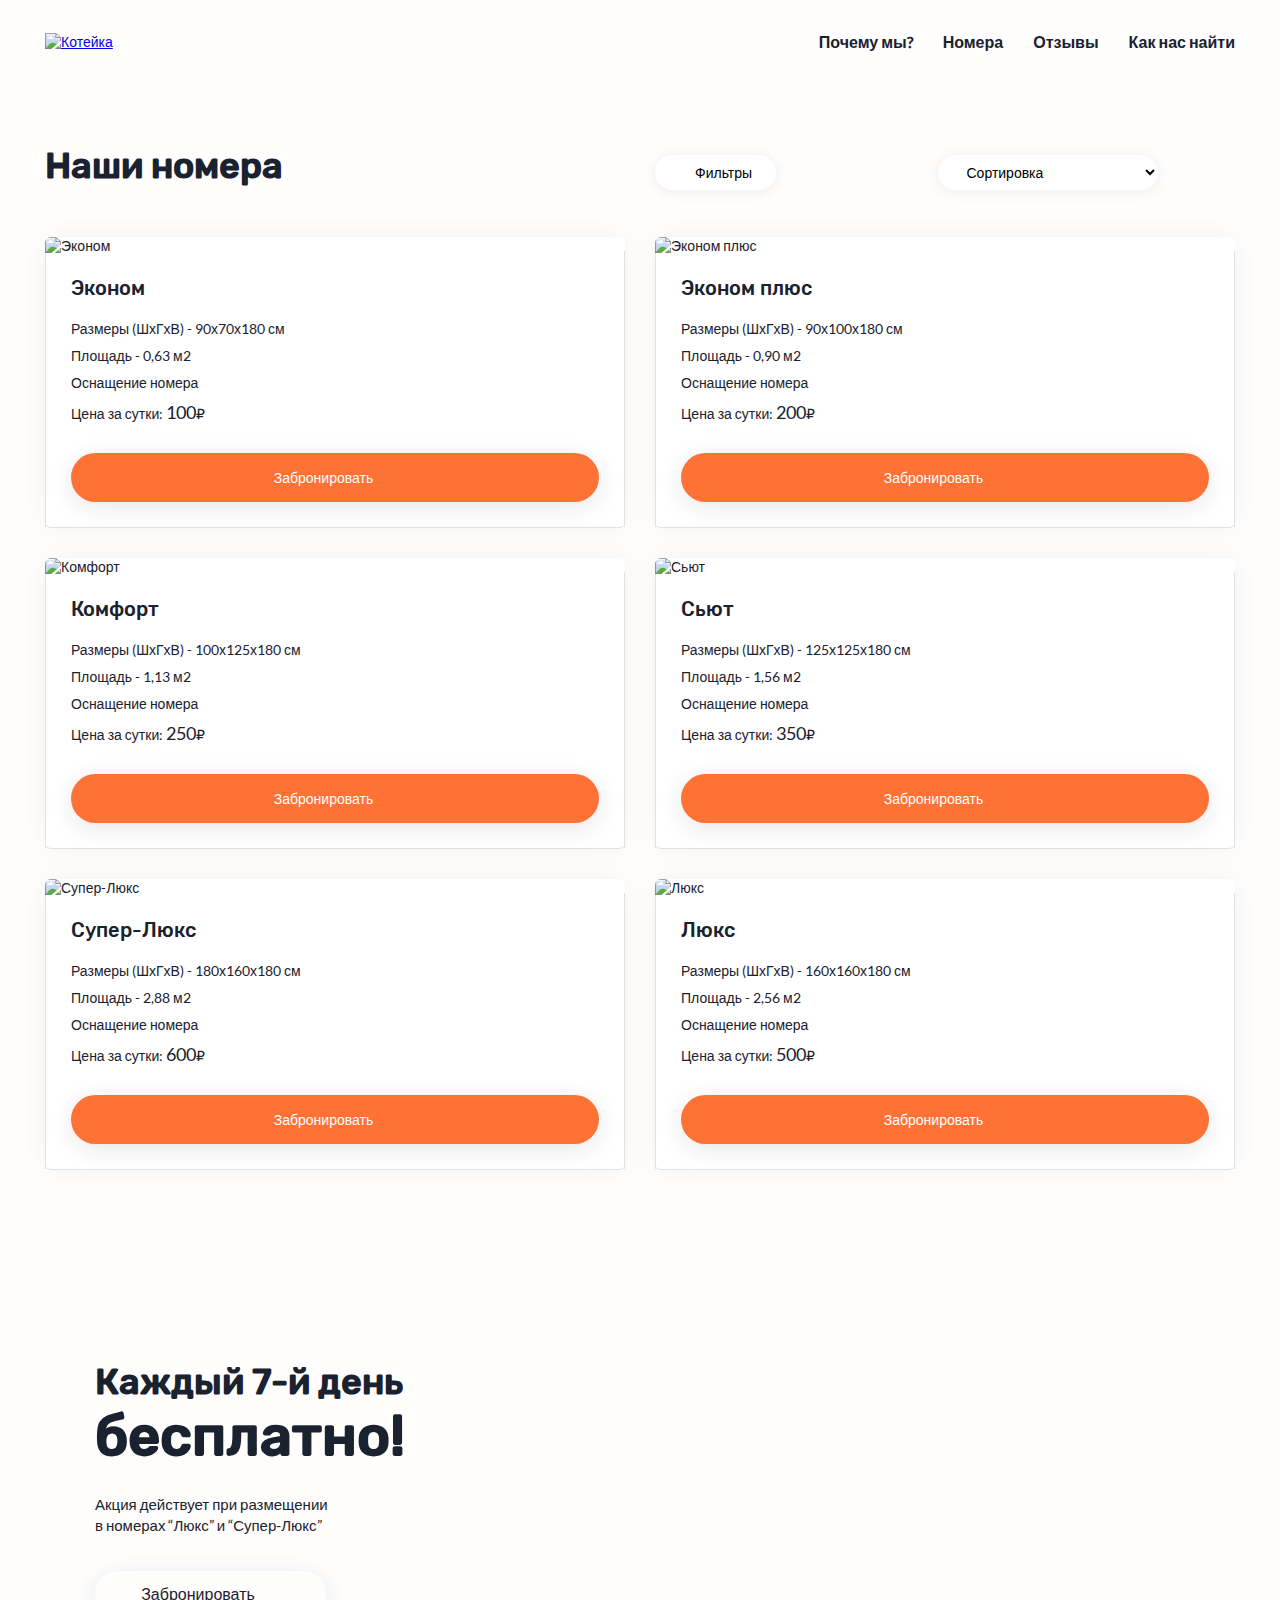
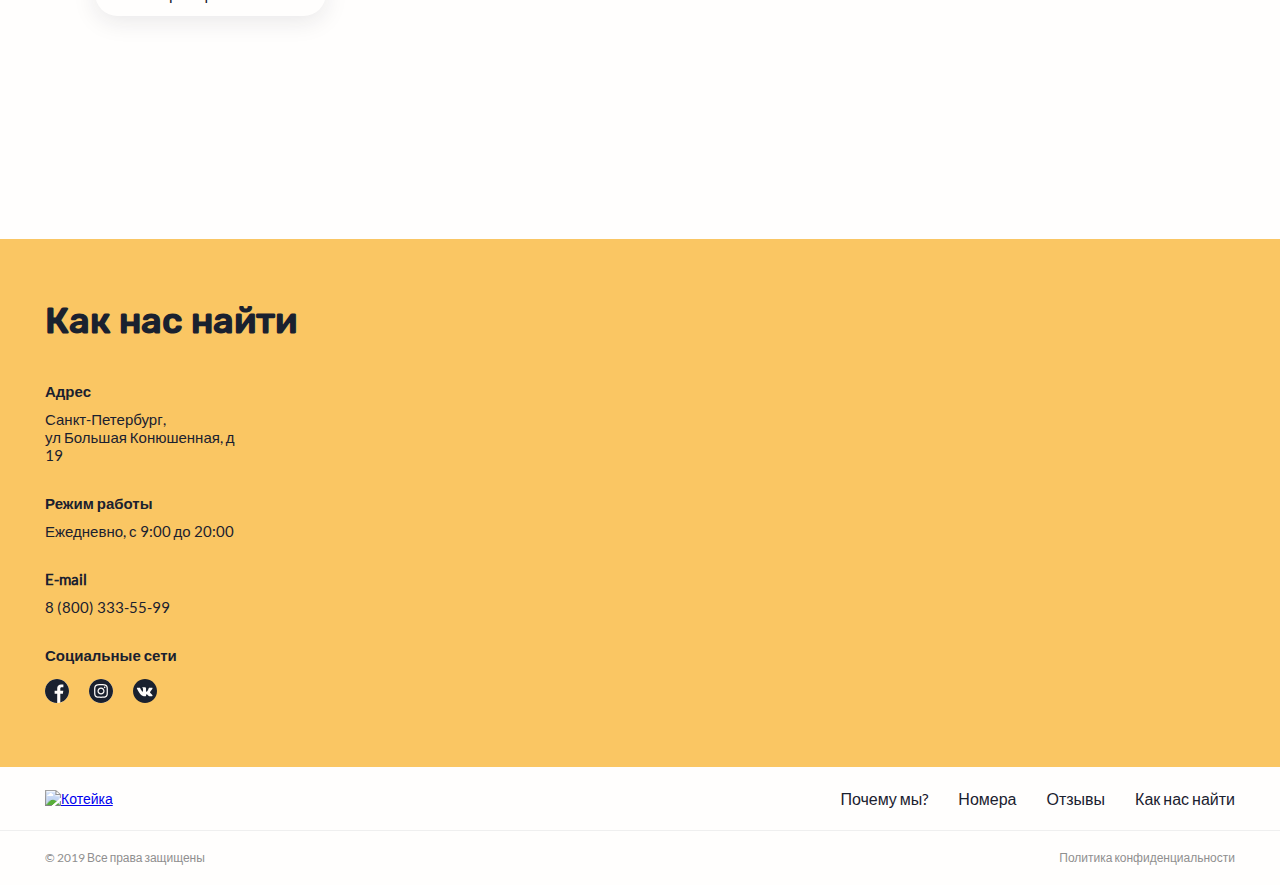
==== catalog.html @ a9574c47 "Add files via upload" ====
<!DOCTYPE html>
<html lang="ru">
  <head>
    <meta charset="utf-8">
    <title>Каталог</title>
    <meta name="viewport" content="width=device-width,initial-scale=1">
    <meta name="format-detection" content="telephone=no">
    <link href="css/style.css" rel="stylesheet">
    <link rel="preload" href="fonts/Rubik-Medium.ttf" as="font" crossorigin="anonymous">
    <link rel="preload" href="fonts/Lato-Regular.ttf" as="font" crossorigin="anonymous">
  </head>
  <body>
    <div style="display: none">
      <svg xmlns="http://www.w3.org/2000/svg" xmlns:xlink="http://www.w3.org/1999/xlink">
        <symbol id="icon-ball" viewBox="0 0 18 18">
          <path d="M16.3435 14.6859H11.8023C14.1546 13.3235 15.7407 10.7788 15.7407 7.87025C15.7407 3.53062 12.2099 0 7.87033 0C3.53059 0 0 3.53062 0 7.87025C0 12.21 3.53059 15.7406 7.87033 15.7406H16.3435C16.6753 15.7406 16.9453 16.0106 16.9453 16.3435C16.9453 16.676 16.6763 16.9453 16.3435 16.9453H9C8.70872 16.9453 8.47266 17.1814 8.47266 17.4727C8.47266 17.7639 8.70872 18 9 18H16.3435C17.2492 18 18 17.269 18 16.3424C18 15.429 17.2569 14.6859 16.3435 14.6859ZM7.87033 14.6859C7.57535 14.6859 7.28462 14.667 6.99939 14.6305L12.762 11.3035L13.4892 11.7233C12.2594 13.5112 10.1996 14.6859 7.87033 14.6859ZM4.04778 13.5103L10.3162 9.89134L11.7073 10.6946L5.51857 14.2676C4.99535 14.0747 4.50206 13.8191 4.04778 13.5103ZM3.50601 2.63962C3.9294 2.28572 4.39618 1.98209 4.89716 1.73819V8.97796L3.50601 9.7812V2.63962ZM5.95184 1.33004C6.39844 1.19875 6.86371 1.11169 7.34299 1.07488V7.56579L5.95184 8.36904V1.33004ZM14.686 7.87025C14.686 8.0356 14.6797 8.19943 14.6681 8.3619L8.39767 4.7416V3.13525L14.5864 6.7083C14.6516 7.0861 14.686 7.47419 14.686 7.87025ZM8.39767 5.95944L14.4937 9.47894C14.381 9.94311 14.2208 10.389 14.0183 10.8109L8.39767 7.56579V5.95944ZM14.1593 5.24395L8.39767 1.9174V1.07488C10.9976 1.27484 13.1936 2.9401 14.1593 5.24395ZM2.45132 3.74183V10.3901L1.72238 10.8109C1.2946 9.92018 1.05469 8.92275 1.05469 7.87025C1.05469 6.31952 1.57571 4.8884 2.45132 3.74183ZM2.25151 11.7233L7.87033 8.47917L9.26147 9.28242L3.16859 12.8001C2.82719 12.4742 2.51971 12.1133 2.25151 11.7233Z" fill="#777777"></path>
        </symbol>
        <symbol id="icon-empty" viewBox="0 0 18 18">
          <path d="M18 9C18 11.404 17.0638 13.6641 15.364 15.364C13.6641 17.0638 11.404 18 9 18C7.31711 18 5.70505 17.5406 4.30601 16.6823L5.33784 15.6504C6.42452 16.2512 7.67292 16.5938 9 16.5938C13.1872 16.5938 16.5938 13.1872 16.5938 9C16.5938 7.67292 16.2512 6.42452 15.6504 5.33788L16.6823 4.30604C17.5406 5.70505 18 7.31711 18 9ZM1.02452 17.9698L0.0301641 16.9755L2.1581 14.8475C0.76173 13.2189 0 11.1681 0 9C0 6.59602 0.936176 4.33593 2.63602 2.63602C4.33593 0.936176 6.59602 0 9 0C11.1681 0 13.2189 0.76173 14.8475 2.1581L16.9755 0.0301641L17.9698 1.02452L1.02452 17.9698ZM3.15889 13.8467L13.8467 3.15889C12.5308 2.06504 10.841 1.40625 9 1.40625C4.81279 1.40625 1.40625 4.81279 1.40625 9C1.40625 10.841 2.06501 12.5308 3.15889 13.8467Z" fill="#777777"></path>
        </symbol>
        <symbol id="icon-fb" viewBox="0 0 24 24">
          <circle cx="12" cy="12" r="12" fill="#FFFDFB"></circle>
          <path d="M24 12C24 5.3736 18.6264 0 12 0C5.3736 0 0 5.3736 0 12C0 18.6264 5.3736 24 12 24C12.0705 24 12.1406 23.9985 12.2109 23.9973V14.6558H9.63281V11.6512H12.2109V9.44019C12.2109 6.87598 13.7763 5.48035 16.0637 5.48035C17.159 5.48035 18.1005 5.56201 18.375 5.59845V8.27838H16.7977C15.5533 8.27838 15.3124 8.86981 15.3124 9.73755V11.6512H18.2878L17.9 14.6558H15.3124V23.5364C20.3282 22.0984 24 17.4774 24 12Z" fill="#1A212F"></path>
        </symbol>
        <symbol id="icon-filter" viewBox="0 0 12 15">
          <path d="M4.5 8.68421L0 1.57895V0H12V1.57895L7.5 8.68421V13.4211L4.5 15V8.68421Z" fill="#1A212F"></path>
        </symbol>
        <symbol id="icon-home" viewBox="0 0 18 18">
          <path d="M17.8455 8.06232L10.3373 0.553986C9.98039 0.196793 9.50551 0 9 0C8.49449 0 8.01961 0.196793 7.66296 0.553848L0.154495 8.06232C0.0554809 8.16119 0 8.29536 0 8.4353C0 8.5751 0.0556183 8.70927 0.154633 8.80829C0.154633 8.80829 0.408417 9.0618 0.719467 9.37285C1.3163 9.96982 2.13835 10.1106 2.82431 9.90884V17.4727C2.82431 17.7639 3.06038 18 3.35165 18H14.6485C14.9396 18 15.1758 17.7639 15.1758 17.4727V9.90884C15.8616 10.1106 16.6838 9.96982 17.2804 9.37285C17.5916 9.0618 17.8454 8.80829 17.8454 8.80829C17.9442 8.70927 18 8.57524 18 8.4353C18 8.29536 17.9445 8.16119 17.8455 8.06232ZM14.1211 9.21849V14.686H11.7867V11.2593C11.7867 9.72029 10.5419 8.47266 9 8.47266C7.46068 8.47266 6.21332 9.71741 6.21332 11.2593V14.686H3.87886V9.21849L9 4.09735L14.1211 9.21849ZM3.87886 15.7407H6.21332V16.9453H3.87886V15.7407ZM7.26801 16.9453V11.2593C7.26801 10.3046 8.03966 9.52734 9 9.52734C9.95677 9.52734 10.732 10.3011 10.732 11.2593V16.9453H7.26801ZM11.7867 16.9453V15.7407H14.1211V16.9453H11.7867ZM16.5346 8.62715C16.1169 9.04504 15.4399 9.04559 15.0216 8.62715C15.0183 8.62386 15.0147 8.62042 15.0113 8.61713L9.37285 2.97867C9.16699 2.77267 8.83301 2.77267 8.62715 2.97867L2.98869 8.61713C2.98512 8.62042 2.98169 8.62372 2.97839 8.62715C2.56064 9.04504 1.88361 9.04573 1.4653 8.62715C1.39801 8.55972 1.33333 8.49504 1.27332 8.43503L8.40894 1.29941C8.73468 0.973251 9.2645 0.972427 9.59134 1.29955L16.7267 8.43503C16.6667 8.49504 16.602 8.55972 16.5346 8.62715Z" fill="#777777"></path>
        </symbol>
        <symbol id="icon-insta" viewBox="0 0 24 24">
          <circle cx="12" cy="12" r="12" fill="#FFFDFB"></circle>
          <path d="M14.2969 12C14.2969 13.2686 13.2686 14.2969 12 14.2969C10.7314 14.2969 9.70312 13.2686 9.70312 12C9.70312 10.7314 10.7314 9.70312 12 9.70312C13.2686 9.70312 14.2969 10.7314 14.2969 12Z" fill="#1A212F"></path>
          <path d="M17.3716 7.93622C17.2612 7.63702 17.085 7.36621 16.8561 7.14392C16.6339 6.91504 16.3632 6.73889 16.0638 6.62848C15.821 6.53418 15.4563 6.42194 14.7845 6.39136C14.0577 6.35822 13.8398 6.35107 12 6.35107C10.16 6.35107 9.94208 6.35803 9.21552 6.39117C8.5437 6.42194 8.17877 6.53418 7.93616 6.62848C7.63678 6.73889 7.36597 6.91504 7.14386 7.14392C6.91498 7.36621 6.73883 7.63684 6.62823 7.93622C6.53394 8.17902 6.42169 8.54395 6.39111 9.21576C6.35797 9.94232 6.35083 10.1602 6.35083 12.0002C6.35083 13.8401 6.35797 14.058 6.39111 14.7847C6.42169 15.4565 6.53394 15.8213 6.62823 16.0641C6.73883 16.3635 6.91479 16.6341 7.14368 16.8564C7.36597 17.0853 7.6366 17.2614 7.93597 17.3718C8.17877 17.4663 8.5437 17.5786 9.21552 17.6091C9.94208 17.6423 10.1598 17.6492 11.9998 17.6492C13.84 17.6492 14.0579 17.6423 14.7843 17.6091C15.4561 17.5786 15.821 17.4663 16.0638 17.3718C16.6648 17.14 17.1398 16.665 17.3716 16.0641C17.4659 15.8213 17.5781 15.4565 17.6089 14.7847C17.642 14.058 17.649 13.8401 17.649 12.0002C17.649 10.1602 17.642 9.94232 17.6089 9.21576C17.5783 8.54395 17.4661 8.17902 17.3716 7.93622ZM12 15.5384C10.0457 15.5384 8.46149 13.9543 8.46149 12.0001C8.46149 10.0458 10.0457 8.46173 12 8.46173C13.9541 8.46173 15.5383 10.0458 15.5383 12.0001C15.5383 13.9543 13.9541 15.5384 12 15.5384ZM15.6782 9.14874C15.2216 9.14874 14.8513 8.7785 14.8513 8.32184C14.8513 7.86517 15.2216 7.49493 15.6782 7.49493C16.1349 7.49493 16.5051 7.86517 16.5051 8.32184C16.5049 8.7785 16.1349 9.14874 15.6782 9.14874Z" fill="#1A212F"></path>
          <path d="M12 0C5.3736 0 0 5.3736 0 12C0 18.6264 5.3736 24 12 24C18.6264 24 24 18.6264 24 12C24 5.3736 18.6264 0 12 0ZM18.8491 14.8409C18.8157 15.5744 18.6991 16.0752 18.5288 16.5135C18.1708 17.4391 17.4391 18.1708 16.5135 18.5288C16.0754 18.6991 15.5744 18.8156 14.8411 18.8491C14.1063 18.8826 13.8715 18.8906 12.0002 18.8906C10.1287 18.8906 9.8941 18.8826 9.15912 18.8491C8.42578 18.8156 7.9248 18.6991 7.48663 18.5288C7.02667 18.3558 6.61029 18.0846 6.26605 17.7339C5.91559 17.3899 5.64441 16.9733 5.47137 16.5135C5.30109 16.0754 5.18445 15.5744 5.15112 14.8411C5.11725 14.1061 5.10938 13.8713 5.10938 12C5.10938 10.1287 5.11725 9.89392 5.15094 9.15912C5.18427 8.4256 5.30072 7.9248 5.47101 7.48645C5.64404 7.02667 5.91541 6.61011 6.26605 6.26605C6.61011 5.91541 7.02667 5.64423 7.48645 5.47119C7.9248 5.3009 8.4256 5.18445 9.15912 5.15094C9.89392 5.11743 10.1287 5.10938 12 5.10938C13.8713 5.10938 14.1061 5.11743 14.8409 5.15112C15.5744 5.18445 16.0752 5.3009 16.5135 5.47101C16.9733 5.64404 17.3899 5.91541 17.7341 6.26605C18.0846 6.61029 18.356 7.02667 18.5288 7.48645C18.6993 7.9248 18.8157 8.4256 18.8492 9.15912C18.8828 9.89392 18.8906 10.1287 18.8906 12C18.8906 13.8713 18.8828 14.1061 18.8491 14.8409Z" fill="#1A212F"></path>
        </symbol>
        <symbol id="icon-play" viewBox="0 0 16 18">
          <path d="M15.1174 15.3134H10.1675V2.6867H12.104V7.68131C11.5221 7.81455 11.0852 8.35506 11.0852 9.00004C11.0852 9.7447 11.6673 10.3505 12.3829 10.3505C13.0984 10.3505 13.6806 9.74474 13.6806 9.00004C13.6806 8.35506 13.2437 7.81455 12.6619 7.68131V2.6867H14.3628C14.8495 2.6867 15.2454 2.27463 15.2454 1.76815V0.918546C15.2454 0.412066 14.8495 0 14.3628 0H1.63721C1.15054 0 0.754593 0.412066 0.754593 0.918546V1.76811C0.754593 2.27463 1.15054 2.68666 1.63721 2.68666H5.8325V15.3133H0.882621C0.39595 15.3133 0 15.7254 0 16.2319V17.0815C0 17.588 0.39595 18 0.882621 18H15.1174C15.6041 18 16 17.5879 16 17.0815V16.2319C16 15.7254 15.6041 15.3134 15.1174 15.3134ZM13.1226 9.00004C13.1226 9.42453 12.7908 9.7699 12.3829 9.7699C11.975 9.7699 11.6431 9.42453 11.6431 9.00004C11.6431 8.57555 11.975 8.23018 12.3829 8.23018C12.7908 8.23018 13.1226 8.57555 13.1226 9.00004ZM1.63721 1.76815V0.918546C1.63721 0.732235 1.91026 0.667969 2.08929 0.667969H14.1753C14.3543 0.667969 14.5 0.732235 14.5 0.918546V1.76811C14.5 1.95442 14.3543 2.00391 14.1753 2.00391H2.08929C1.91026 2.00395 1.63721 1.95446 1.63721 1.76815ZM6.55357 13.2525H6.86606C6.86606 13.2525 7.14503 13.1226 7.14503 12.9622C7.14503 12.8018 7.02013 12.6719 6.86606 12.6719H6.55357V10.6111H9.49714C9.65124 10.6111 10.5938 10.4461 9.85332 10.2858C10.5938 10.1254 9.65124 10.0305 9.49714 10.0305H6.55357V7.96958H9.13397C9.28804 7.96958 8.855 7.83963 8.855 7.67926C8.855 7.51888 9.28804 7.38894 9.13397 7.38894L6.55357 7.38894V2.6867L9.49714 2.68666V4.74745L6.31014 4.74745C6.15608 4.74745 6.31014 4.71703 6.31014 4.8774C6.31014 5.3281 6.14701 5.32814 6.14701 5.32814L9.49714 5.3281V7.3889L9.13397 7.38894C8.97987 7.38894 8.855 7.51888 8.855 7.67926C8.855 7.83963 8.97987 7.96958 9.13397 7.96958L9.49714 7.96955V10.3207V12.6719L6.86606 12.6719C6.712 12.6719 7.14503 12.8018 7.14503 12.9622C7.14503 13.1226 6.712 13.2525 6.86606 13.2525L9.49714 13.2525V15.3133L6.55357 15.3133V13.2525ZM15.3176 17.0815C15.3176 17.2678 15.0362 17.3145 14.8571 17.3145H1.03897C0.859945 17.3145 0.714286 17.2678 0.714286 17.0815V16.232C0.714286 16.0457 0.859945 15.9961 1.03897 15.9961H14.9928C15.1719 15.9961 15.3175 16.0457 15.3175 16.232L15.3176 17.0815Z" fill="#777777"></path>
        </symbol>
        <symbol id="icon-sort" viewBox="0 0 14 8">
          <path d="M1 1L7 7L13 1" stroke="#1A212F" stroke-width="2" stroke-linecap="round" stroke-linejoin="round"></path>
        </symbol>
        <symbol id="icon-up" viewBox="0 0 7 12">
          <path d="M3.5 1L1 3.35294M3.5 1L6 3.35294M3.5 1V11" stroke="#1A212F" stroke-linecap="round" stroke-linejoin="round"></path>
        </symbol>
        <symbol id="icon-vk" viewBox="0 0 24 24">
          <path d="M12 24C18.6274 24 24 18.6274 24 12C24 5.37258 18.6274 0 12 0C5.37258 0 0 5.37258 0 12C0 18.6274 5.37258 24 12 24Z" fill="#1A212F"></path>
          <path fill-rule="evenodd" clip-rule="evenodd" d="M11.5468 17.263H12.4886C12.4886 17.263 12.7731 17.2317 12.9184 17.0752C13.0521 16.9314 13.0478 16.6615 13.0478 16.6615C13.0478 16.6615 13.0294 15.3977 13.6159 15.2116C14.1941 15.0282 14.9366 16.433 15.7236 16.9731C16.3187 17.3819 16.7709 17.2923 16.7709 17.2923L18.8752 17.263C18.8752 17.263 19.976 17.1952 19.454 16.3297C19.4112 16.2589 19.15 15.6894 17.8895 14.5193C16.5701 13.2947 16.7467 13.4928 18.3361 11.3744C19.3041 10.0843 19.691 9.2967 19.5702 8.95936C19.4549 8.63807 18.743 8.72299 18.743 8.72299L16.3737 8.73775C16.3737 8.73775 16.1981 8.71379 16.0678 8.79166C15.9405 8.86802 15.8586 9.046 15.8586 9.046C15.8586 9.046 15.4836 10.0443 14.9835 10.8933C13.9285 12.6848 13.5066 12.7794 13.3342 12.6682C12.9331 12.4089 13.0332 11.6266 13.0332 11.0709C13.0332 9.33478 13.2966 8.6109 12.5205 8.42352C12.263 8.36127 12.0734 8.3202 11.4148 8.31357C10.5694 8.3048 9.85388 8.31613 9.44873 8.51464C9.17921 8.64663 8.97128 8.94075 9.09792 8.95765C9.2545 8.97862 9.60917 9.05327 9.7972 9.30932C10.04 9.6396 10.0314 10.3814 10.0314 10.3814C10.0314 10.3814 10.1709 12.4252 9.70564 12.6791C9.38627 12.8532 8.94818 12.4977 8.00761 10.8724C7.52567 10.0398 7.16181 9.11958 7.16181 9.11958C7.16181 9.11958 7.09164 8.9476 6.96651 8.85562C6.81463 8.74417 6.60243 8.70866 6.60243 8.70866L4.35101 8.72342C4.35101 8.72342 4.01303 8.73283 3.88896 8.87979C3.77858 9.01049 3.88019 9.28087 3.88019 9.28087C3.88019 9.28087 5.64282 13.4047 7.63862 15.4828C9.46863 17.3881 11.5468 17.263 11.5468 17.263Z" fill="#FFFDFB"></path>
        </symbol>
        <symbol id="icon-wc" viewBox="0 0 18 14">
          <path d="M17.9948 3.9228C17.8909 1.72308 16.2648 0 14.2928 0H3.70685C1.73507 0 0.10916 1.72308 0.00527345 3.92276C0.00175782 3.9956 0 12.1069 0 12.1069C0 13.1507 0.759377 14 1.69278 14H16.3068C17.2404 14 18 13.1508 18 12.1069C18 12.1069 17.9983 3.99603 17.9948 3.9228ZM3.70685 0.875005H14.2928C15.7079 0.875005 16.8972 1.99937 17.1623 3.50831H16.3574C16.1053 2.47577 15.2704 1.74985 14.293 1.74985H9.1662C8.95013 1.74985 9.55749 1.94576 9.55749 2.18734C9.55749 2.42891 8.95013 2.62482 9.1662 2.62482H14.293C14.837 2.62482 15.3116 2.97909 15.528 3.50827H15.1385C14.1625 3.50827 13.3621 4.36484 13.3074 5.44094C11.9396 4.95822 10.4697 4.7168 8.99991 4.7168C7.53013 4.7168 6.06035 4.95818 4.6927 5.4409C4.63793 4.36484 3.83742 3.50827 2.86127 3.50827H2.47174C2.68809 2.97913 3.1627 2.62482 3.70678 2.62482H9.1662C9.38227 2.62482 9.55749 2.42891 9.55749 2.18734C9.55749 1.94576 9.38227 1.74985 9.1662 1.74985H3.70678C2.72936 1.74985 1.89443 2.47577 1.64236 3.50831H0.83774C1.10282 1.99937 2.29195 0.875005 3.70685 0.875005ZM13.3044 6.36044V7.84611C13.3044 8.49432 12.8325 9.02166 12.2525 9.02166H5.74711C5.16735 9.02166 4.69569 8.49428 4.69569 7.84611V6.36044C7.41155 5.3336 10.5882 5.3336 13.3044 6.36044ZM17.2174 12.1069C17.2174 12.6682 16.8089 13.125 16.3068 13.125H1.69278C1.19089 13.125 0.782615 12.6683 0.782615 12.1069V11.8107V11.3732V10.9357V4.38332H2.86123C3.44124 4.38332 3.91307 4.9107 3.91307 5.55882V7.84608C3.91307 8.97681 4.73584 9.89662 5.74711 9.89662H12.8572C13.3074 9.89662 14.0869 9.34375 14.0869 7.84611V5.55886C14.0869 4.9107 14.5586 4.38336 15.1383 4.38336H17.2174L17.2174 12.1069Z" fill="#777777"></path>
        </symbol>
      </svg>
    </div>


    <div class="wrapper">
      <header class="header">
        <div class="header__menu">
          <a class="header__logo" href="index.html">
            <picture>
              <source media="(min-width: 700px)" srcset="img/cat-logo-tablet.png">
              <img class="header__logo-image" src="img/cat-logo-mobile.png" width="46" height="38" alt="Котейка">
            </picture>
          </a>
          <nav class="site-nav site-nav--opened site-nav--nojs">
            <button class="site-nav__toggle" type="button"><span class="visually-hidden">Открыть меню</span></button>
            <ul class="site-nav__list">
              <li class="site-nav__item"><a href="index.html#pros" class="site-nav__link">Почему мы?</a>
              </li>
              <li class="site-nav__item"><a href="catalog.html" class="site-nav__link">Номера</a>
              </li>
              <li class="site-nav__item"><a href="index.html#reviews" class="site-nav__link">Отзывы</a>
              </li>
              <li class="site-nav__item"><a href="catalog.html#footer" class="site-nav__link">Как нас найти</a>
              </li>
            </ul>
            <p class="site-nav__phone">8 (800) 333-55-99</p>
            <div class="site-nav__social">
              <ul class="social social__list">
                <li class="social__item">
                  <a class="social__link social__link--facebook" href="https://www.facebook.com/htmlacademy">
                    <span class="visually-hidden">Мы в Фейсбуке</span>
                    <svg class="social__icon social__icon--fb" width="24" height="24">
                      <use xlink:href="#icon-fb"></use>
                    </svg>
                  </a>
                </li>
                <li class="social__item">
                  <a class="social__link social__link--instagram" href="https://www.instagram.com/htmlacademy">
                    <span class="visually-hidden">Мы в Инстаграме</span>
                    <svg class="social__icon social__icon--insta" width="24" height="24">
                      <use xlink:href="#icon-insta"></use>
                    </svg>
                  </a>
                </li>
                <li class="social__item">
                  <a class="social__link social__link--vkontakte" href="https://vk.com/htmlacademy"><span class="visually-hidden">Мы в Вконтакте</span>
                    <svg class="social__icon social__icon--vk" width="24" height="24">
                      <use xlink:href="#icon-vk"></use>
                    </svg>
                  </a>
                </li>
              </ul>
            </div>
          </nav>
        </div>
      </header>

      <main class="main">
        <section class="catalog">
          <h2 class="catalog__title">Наши номера</h2>
          <button class="catalog__btn catalog__btn--filter button--open-popup" type="button">Фильтры</button>
          <select class="catalog__btn catalog__btn--sort" id="sort"><span class="visually-hidden">Сортировка</span>
            <option disabled="" selected="">Сортировка</option>
            <option value="size-asc">По возрастанию площади</option>
            <option value="size-desc">По уменьшению площади</option>
            <option value="price-desc">По уменьшению цены</option>
            <option value="price-asc">По возрастанию цены</option>
          </select>

          <div class="catalog__list">
            <article class="catalog__item room-card" data-price="100" data-size="0.63">
              <div class="room-card__image-wrapper">
                <picture>
                  <source type="image/jpg" media="(min-width: 1200px)" srcset="img/room-1-mobile@1x.jpg 1x, img/room-1-mobile@2x.jpg 2x">
                  <source type="image/jpg" media="(min-width: 768px)" srcset="img/room-1-tablet@1x.jpg 1x, img/room-1-tablet@2x.jpg 2x">
                  <img class="room-card__image" src="img/room-1-mobile@1x.jpg" srcset="img/room-1-mobile@2x.jpg 2x" alt="Эконом">
                </picture>
              </div>
              <div class="room-card__content">
                <h3 class="room-card__title">Эконом</h3>
                <div class="room-card__description">
                  <span>Размеры (ШхГхВ) - 90х70х180 см</span>
                  <span class="room-card__feature-size" data-size="0.63">Площадь - 0,63 м2</span>
                  <div class="room-card__equipment">
                    <span>Оснащение номера</span>
                    <ul class="room-card__features">
                      <li class="room-card__feature room-card__feature--empty" data-feature="empty"></li>
                    </ul>
                  </div>
                  <span>Цена за сутки: <span class="room-card__price">100</span>₽</span>
                </div>
                <a href="room.html" class="room-card__button button button--paw-orange">Забронировать</a>
              </div>
            </article>
            <article class="catalog__item room-card" data-price="200" data-size="0.9">
              <div class="room-card__image-wrapper">
                <picture>
                  <source type="image/jpg" media="(min-width: 1200px)" srcset="img/room-2-mobile@1x.jpg 1x, img/room-2-mobile@2x.jpg 2x">
                  <source type="image/jpg" media="(min-width: 768px)" srcset="img/room-2-tablet@1x.jpg 1x, img/room-2-tablet@2x.jpg 2x">
                  <img class="room-card__image" src="img/room-2-mobile@1x.jpg" srcset="img/room-2-mobile@2x.jpg 2x" alt="Эконом плюс">
                </picture>
              </div>
              <div class="room-card__content">
                  <h3 class="room-card__title">Эконом плюс</h3>
                  <div class="room-card__description">
                    <span>Размеры (ШхГхВ) - 90х100х180 см</span>
                    <span class="room-card__feature-size" data-size="0.9">Площадь - 0,90 м2</span>
                    <div class="room-card__equipment">
                      <span>Оснащение номера</span>
                      <ul class="room-card__features">
                        <li class="room-card__feature room-card__feature--wc" data-feature="wc"></li>
                        <li class="room-card__feature room-card__feature--play" data-feature="play"></li>
                      </ul>
                    </div>
                    <span>Цена за сутки: <span class="room-card__price">200</span>₽</span>
                  </div>
                <a href="room.html" class="room-card__button button button--paw-orange">Забронировать</a>
              </div>
            </article>
            <article class="catalog__item room-card" data-price="250" data-size="1.13">
              <div class="room-card__image-wrapper">
                <picture>
                  <source type="image/jpg" media="(min-width: 1200px)" srcset="img/room-3-mobile@1x.jpg 1x, img/room-3-mobile@2x.jpg 2x">
                  <source type="image/jpg" media="(min-width: 768px)" srcset="img/room-3-tablet@1x.jpg 1x, img/room-3-tablet@2x.jpg 2x">
                  <img class="room-card__image" src="img/room-3-mobile@1x.jpg" srcset="img/room-3-mobile@2x.jpg 2x" alt="Комфорт">
                </picture>
              </div>
              <div class="room-card__content">
                <h3 class="room-card__title">Комфорт</h3>
                <div class="room-card__description">
                  <span>Размеры (ШхГхВ) - 100х125х180 см</span>
                  <span class="room-card__feature-size" data-size="1.13">Площадь - 1,13 м2</span>
                  <div class="room-card__equipment">
                    <span>Оснащение номера</span>
                    <ul class="room-card__features">
                      <li class="room-card__feature room-card__feature--wc" data-feature="wc"></li>
                      <li class="room-card__feature room-card__feature--play" data-feature="play"></li>
                      <li class="room-card__feature room-card__feature--ball" data-feature="ball"></li>
                    </ul>
                  </div>
                  <span>Цена за сутки: <span class="room-card__price" data-price="">250</span>₽</span>
                </div>
                <a href="room.html" class="room-card__button button button--paw-orange">Забронировать</a>
              </div>
            </article>
            <article class="catalog__item room-card" data-price="350" data-size="1.56">
              <div class="room-card__image-wrapper">
                <picture>
                  <source type="image/jpg" media="(min-width: 1200px)" srcset="img/room-4-mobile@1x.jpg 1x, img/room-4-mobile@2x.jpg 2x">
                  <source type="image/jpg" media="(min-width: 768px)" srcset="img/room-4-tablet@1x.jpg 1x, img/room-4-tablet@2x.jpg 2x">
                  <img class="room-card__image" src="img/room-4-mobile@1x.jpg" srcset="img/room-4-mobile@2x.jpg 2x" alt="Сьют">
                </picture>
              </div>
              <div class="room-card__content">
                <h3 class="room-card__title">Сьют</h3>
                <div class="room-card__description">
                  <span>Размеры (ШхГхВ) - 125х125х180 см</span>
                  <span class="room-card__feature-size" data-size="1.56">Площадь - 1,56 м2</span>
                  <div class="room-card__equipment">
                    <span>Оснащение номера</span>
                    <ul class="room-card__features">
                      <li class="room-card__feature room-card__feature--wc" data-feature="wc"></li>
                      <li class="room-card__feature room-card__feature--play" data-feature="play"></li>
                      <li class="room-card__feature room-card__feature--ball" data-feature="ball"></li>
                    </ul>
                  </div>
                  <span>Цена за сутки: <span class="room-card__price">350</span>₽</span>
                </div>
                <a href="room.html" class="room-card__button button button--paw-orange">Забронировать</a>
              </div>
            </article>
            <article class="catalog__item room-card" data-price="600" data-size="2.88">
              <div class="room-card__image-wrapper">
                <picture>
                  <source type="image/jpg" media="(min-width: 1200px)" srcset="img/room-6-mobile@1x.jpg 1x, img/room-6-mobile@2x.jpg 2x">
                  <source type="image/jpg" media="(min-width: 768px)" srcset="img/room-6-tablet@1x.jpg 1x, img/room-6-tablet@2x.jpg 2x">
                  <img class="room-card__image" src="img/room-6-mobile@1x.jpg" srcset="img/room-6-mobile@2x.jpg 2x" alt="Супер-Люкс">
                </picture>
              </div>
              <div class="room-card__content">
                <h3 class="room-card__title">Супер-Люкс</h3>
                <div class="room-card__description">
                  <span>Размеры (ШхГхВ) - 180х160х180 см</span>
                  <span class="room-card__feature-size" data-size="2.88">Площадь - 2,88 м2</span>
                  <div class="room-card__equipment">
                    <span>Оснащение номера</span>
                    <ul class="room-card__features">
                      <li class="room-card__feature room-card__feature--wc" data-feature="wc"></li>
                      <li class="room-card__feature room-card__feature--play" data-feature="play"></li>
                      <li class="room-card__feature room-card__feature--ball" data-feature="ball"></li>
                      <li class="room-card__feature room-card__feature--house" data-feature="house"></li>
                    </ul>
                  </div>
                  <span>Цена за сутки: <span class="room-card__price">600</span>₽</span>
                </div>
                <a href="room.html" class="room-card__button button button--paw-orange">Забронировать</a>
              </div>
            </article>
            <article class="catalog__item room-card" data-price="500" data-size="2.56">
              <div class="room-card__image-wrapper">
                <picture>
                  <source type="image/jpg" media="(min-width: 1200px)" srcset="img/room-5-mobile@1x.jpg 1x, img/room-5-mobile@2x.jpg 2x">
                  <source type="image/jpg" media="(min-width: 768px)" srcset="img/room-5-tablet@1x.jpg 1x, img/room-5-tablet@2x.jpg 2x">
                  <img class="room-card__image" src="img/room-5-mobile@1x.jpg" srcset="img/room-5-mobile@2x.jpg 2x" alt="Люкс">
                </picture>
              </div>
              <div class="room-card__content">
                <h3 class="room-card__title">Люкс</h3>
                <div class="room-card__description">
                  <span>Размеры (ШхГхВ) - 160х160х180 см</span>
                  <span class="room-card__feature-size" data-size="2.56">Площадь - 2,56 м2</span>
                  <div class="room-card__equipment">
                    <span>Оснащение номера</span>
                    <ul class="room-card__features">
                      <li class="room-card__feature room-card__feature--wc" data-feature="wc"></li>
                      <li class="room-card__feature room-card__feature--play" data-feature="play"></li>
                      <li class="room-card__feature room-card__feature--ball" data-feature="ball"></li>
                      <li class="room-card__feature room-card__feature--house" data-feature="house"></li>
                    </ul>
                  </div>
                  <span>Цена за сутки: <span class="room-card__price">500</span>₽</span>
                </div>
                <a href="room.html" class="room-card__button button button--paw-orange">Забронировать</a>
              </div>
            </article>
            <article class="catalog__empty-item visually-hidden">
              <p class="catalog__empty">По Вашему запросу ничего не найдено.</p>
            </article>

          </div>
        </section>

        <section class="popup popup--filters filters">
          <div class="filters__block">
            <button class="popup__toggle popup__toggle--catalog" type="button"><span class="visually-hidden">Закрыть
                фильтр</span></button>
            <form class="filters__form">
              <h2 class="visually-hidden">Фильтр товаров</h2>
              <fieldset class="filters__fieldset">
                <label class="filters__label" for="price">Цена за сутки,₽</label>
                <div class="filters__input-wrapper">
                  <input class="filters__input" id="min-price" type="number" name="min-price" placeholder="от 100" min="100" value="100">
                  <input class="filters__input" id="max-price" type="number" name="max-price" placeholder="до 600" max="600" value="600">
                </div>
              </fieldset>
              <fieldset class="filters__fieldset" id="size-features">
                <h2 class="filters__legend"><span>Площадь</span></h2>
                <div class="filters__checkbox checkbox">
                  <input class="visually-hidden checkbox__input" type="checkbox" value="0.63" id="size-0.63">
                  <label class="checkbox__label" for="size-0.63">0,63 м2</label>
                </div>
                <div class="filters__checkbox checkbox">
                  <input class="visually-hidden checkbox__input" type="checkbox" value="0.9" id="size-0.9">
                  <label class="checkbox__label" for="size-0.9">0,90 м2</label>
                </div>
                <div class="filters__checkbox checkbox">
                  <input class="visually-hidden checkbox__input" type="checkbox" value="1.13" id="size-1.13">
                  <label class="checkbox__label" for="size-1.13">1,13 м2</label>
                </div>
                <div class="filters__checkbox checkbox">
                  <input class="visually-hidden checkbox__input" type="checkbox" value="1.56" id="size-1.56">
                  <label class="checkbox__label" for="size-1.56">1,56 м2</label>
                </div>
                <div class="filters__checkbox checkbox">
                  <input class="visually-hidden checkbox__input" type="checkbox" value="2.56" id="size-2.56">
                  <label class="checkbox__label" for="size-2.56">2,56 м2</label>
                </div>
                <div class="filters__checkbox checkbox">
                  <input class="visually-hidden checkbox__input" type="checkbox" value="2.88" id="size-2.88">
                  <label class="checkbox__label" for="size-2.88">2,88 м2</label>
                </div>
              </fieldset>

              <fieldset class="filters__fieldset" id="equipment-features">

                <h2 class="filters__legend"><span>Оснащение номера</span></h2>
                <div class="filters__checkbox checkbox">
                  <input class="visually-hidden checkbox__input" type="checkbox" value="empty" id="feature-empty">
                  <label class="checkbox__label" for="feature-empty">Пустой номер</label>
                </div>
                <div class="filters__checkbox checkbox">
                  <input class="visually-hidden checkbox__input" type="checkbox" value="wc" id="feature-wc">
                  <label class="checkbox__label" for="feature-wc">Лежак</label>
                </div>
                <div class="filters__checkbox checkbox">
                  <input class="visually-hidden checkbox__input" type="checkbox" value="play" id="feature-play">
                  <label class="checkbox__label" for="feature-play">Когтеточка</label>
                </div>
                <div class="filters__checkbox checkbox">
                  <input class="visually-hidden checkbox__input" type="checkbox" value="ball" id="feature-ball">
                  <label class="checkbox__label" for="feature-ball">Игровой-комплекс</label>
                </div>
                <div class="filters__checkbox checkbox">
                  <input class="visually-hidden checkbox__input" type="checkbox" value="house" id="feature-house">
                  <label class="checkbox__label" for="feature-house">Домик</label>
                </div>
              </fieldset>
              <div class="filters__btn-wrapper">
                <button class="filters__btn filters__btn--submit" type="submit">Подобрать</button>
                <button class="filters__btn filters__btn--reset" type="reset">Сбросить фильтр</button>
              </div>
            </form>
          </div>
        </section>

        <section class="offer">
           <div class="offer__inner">
            <h2 class="offer__title">Каждый 7-й день <span>бесплатно!</span></h2>
            <p class="offer__conditions">Акция действует при размещении в номерах “Люкс” и “Супер-Люкс”</p>
            <a href="room.html" class="offer__btn button button--white button--paw-white">Забронировать
          </a></div>
        </section>
      </main>

      <footer class="footer" id="footer">
        <section class="footer__contacts contacts">
          <div class="contacts__wrapper">
            <h2 class="contacts__title">Как нас найти</h2>
            <p class="contacts__item">Адрес<span>Санкт-Петербург,<br> ул Большая Конюшенная, д 19</span></p>
            <p class="contacts__item">Режим работы<span>Ежедневно, с 9:00 до 20:00</span></p>
            <p class="contacts__item">E-mail<span>8 (800) 333-55-99</span></p>
            <p class="contacts__item">Социальные сети</p>
            <div class="contacts__social contacts__social--footer">
              <ul class="social social__list">
                <li class="social__item">
                  <a class="social__link social__link--facebook" href="https://www.facebook.com/htmlacademy">
                    <span class="visually-hidden">Мы в Фейсбуке</span>
                    <svg class="social__icon social__icon--fb" width="24" height="24">
                      <use xlink:href="#icon-fb"></use>
                    </svg>
                  </a>
                </li>
                <li class="social__item">
                  <a class="social__link social__link--instagram" href="https://www.instagram.com/htmlacademy">
                    <span class="visually-hidden">Мы в Инстаграме</span>
                    <svg class="social__icon social__icon--insta" width="24" height="24">
                      <use xlink:href="#icon-insta"></use>
                    </svg>
                  </a>
                </li>
                <li class="social__item">
                  <a class="social__link social__link--vkontakte" href="https://vk.com/htmlacademy"><span class="visually-hidden">Мы в Вконтакте</span>
                    <svg class="social__icon social__icon--vk" width="24" height="24">
                      <use xlink:href="#icon-vk"></use>
                    </svg>
                  </a>
                </li>
              </ul>
            </div>
          </div>
          <div class="contacts__map" id="map">
            <span class="visually-hidden">Карта</span>
            <script src="https://api-maps.yandex.ru/2.1/?lang=ru_RU&amp;apikey=e8de7724-4389-4305-9e95-dcaf82fd0420" type="text/javascript"></script>
          </div>
        </section>
        <div class="footer__container">
          <a class="footer__logo" href="index.html">
            <picture>
              <source media="(min-width: 700px)" srcset="img/cat-logo-tablet.png">
              <img class="footer__logo-image" src="img/cat-logo-mobile.png" width="46" height="38" alt="Котейка">
            </picture>
          </a>
          <div class="footer__inner">
            <nav class="footer__site-nav site-nav">
              <ul class="site-nav__list site-nav__list--footer">
                <li class="site-nav__item site-nav__item--footer "><a href="index.html#pros" class="site-nav__link site-nav__link--footer">Почему мы?</a>
                </li>
                <li class="site-nav__item site-nav__item--footer "><a href="catalog.html" class="site-nav__link site-nav__link--footer">Номера</a>
                </li>
                <li class="site-nav__item site-nav__item--footer "><a href="index.html#reviews" class="site-nav__link site-nav__link--footer">Отзывы</a>
                </li>
                <li class="site-nav__item site-nav__item--footer "><a href="index.html#footer" class="site-nav__link site-nav__link--footer">Как нас найти</a>
                </li>
              </ul>
            </nav>
          </div>
        </div>
        <div class="footer__copyright copyright">
          <p class="copyright__text">© 2019 Все права защищены</p>
          <a class="copyright__link" href="#">Политика конфиденциальности</a>
        </div>
      </footer>
    </div>
    <script src="js/jquery-3.5.1.min.js"></script>
    <script src="js/sort.js"></script>
    <script src="js/filter.js"></script>
    <script src="js/menu.js"></script>
    <script src="js/map.js"></script>
    <script src="js/popup.js"></script>
  </body>
</html>
---- css/style.css ----
.visually-hidden:not(:focus):not(:active),
input[type="checkbox"].visually-hidden,
input[type="radio"].visually-hidden {
  position: absolute;
  width: 1px;
  height: 1px;
  margin: -1px;
  border: 0;
  padding: 0;
  white-space: nowrap;
  -webkit-clip-path: inset(100%);
          clip-path: inset(100%);
  clip: rect(0 0 0 0);
  overflow: hidden; }

body {
  font-family: "Lato", "Arial", sans-serif;
  font-size: 14px;
  line-height: 18px;
  font-weight: 400;
  color: #1A212F;
  background-color: #FFFEFD; }

input::-webkit-outer-spin-button,
input::-webkit-inner-spin-button {
  -webkit-appearance: none;
          appearance: none;
  margin: 0; }

input[type="number"] {
  -webkit-appearance: textfield;
     -moz-appearance: textfield;
          appearance: textfield; }

input[type="number"]:hover,
input[type="number"]:focus {
  -webkit-appearance: number-input;
     -moz-appearance: number-input;
          appearance: number-input; }

/* stylelint-disable */
html {
  line-height: 1.15;
  /* 1 */
  -webkit-text-size-adjust: 100%;
  /* 2 */ }

/* Sections
   ========================================================================== */
/**
 * Remove the margin in all browsers.
 */
body {
  margin: 0; }

/**
 * Render the `main` element consistently in IE.
 */
main {
  display: block; }

/**
 * Correct the font size and margin on `h1` elements within `section` and
 * `article` contexts in Chrome, Firefox, and Safari.
 */
h1 {
  font-size: 2em;
  margin: 0.67em 0; }

/* Grouping content
   ========================================================================== */
/**
 * 1. Add the correct box sizing in Firefox.
 * 2. Show the overflow in Edge and IE.
 */
hr {
  -webkit-box-sizing: content-box;
          box-sizing: content-box;
  /* 1 */
  height: 0;
  /* 1 */
  overflow: visible;
  /* 2 */ }

/**
 * 1. Correct the inheritance and scaling of font size in all browsers.
 * 2. Correct the odd `em` font sizing in all browsers.
 */
pre {
  font-family: monospace, monospace;
  /* 1 */
  font-size: 1em;
  /* 2 */ }

/* Text-level semantics
   ========================================================================== */
/**
 * Remove the gray background on active links in IE 10.
 */
a {
  background-color: transparent; }

/**
 * 1. Remove the bottom border in Chrome 57-
 * 2. Add the correct text decoration in Chrome, Edge, IE, Opera, and Safari.
 */
abbr[title] {
  border-bottom: none;
  /* 1 */
  text-decoration: underline;
  /* 2 */
  -webkit-text-decoration: underline dotted;
          text-decoration: underline dotted;
  /* 2 */ }

/**
 * Add the correct font weight in Chrome, Edge, and Safari.
 */
b,
strong {
  font-weight: bolder; }

/**
 * 1. Correct the inheritance and scaling of font size in all browsers.
 * 2. Correct the odd `em` font sizing in all browsers.
 */
code,
kbd,
samp {
  font-family: monospace, monospace;
  /* 1 */
  font-size: 1em;
  /* 2 */ }

/**
 * Add the correct font size in all browsers.
 */
small {
  font-size: 80%; }

/**
 * Prevent `sub` and `sup` elements from affecting the line height in
 * all browsers.
 */
sub,
sup {
  font-size: 75%;
  line-height: 0;
  position: relative;
  vertical-align: baseline; }

sub {
  bottom: -0.25em; }

sup {
  top: -0.5em; }

/* Embedded content
   ========================================================================== */
/**
 * Remove the border on images inside links in IE 10.
 */
img {
  border-style: none; }

/* Forms
   ========================================================================== */
/**
 * 1. Change the font styles in all browsers.
 * 2. Remove the margin in Firefox and Safari.
 */
button,
input,
optgroup,
select,
textarea {
  font-family: inherit;
  /* 1 */
  font-size: 100%;
  /* 1 */
  line-height: 1.15;
  /* 1 */
  margin: 0;
  /* 2 */ }

/**
 * Show the overflow in IE.
 * 1. Show the overflow in Edge.
 */
button,
input {
  /* 1 */
  overflow: visible; }

/**
 * Remove the inheritance of text transform in Edge, Firefox, and IE.
 * 1. Remove the inheritance of text transform in Firefox.
 */
button,
select {
  /* 1 */
  text-transform: none; }

/**
 * Correct the inability to style clickable types in iOS and Safari.
 */
button,
[type="button"],
[type="reset"],
[type="submit"] {
  -webkit-appearance: button; }

/**
 * Remove the inner border and padding in Firefox.
 */
button::-moz-focus-inner,
[type="button"]::-moz-focus-inner,
[type="reset"]::-moz-focus-inner,
[type="submit"]::-moz-focus-inner {
  border-style: none;
  padding: 0; }

/**
 * Restore the focus styles unset by the previous rule.
 */
button:-moz-focusring,
[type="button"]:-moz-focusring,
[type="reset"]:-moz-focusring,
[type="submit"]:-moz-focusring {
  outline: 1px dotted ButtonText; }

/**
 * Correct the padding in Firefox.
 */
fieldset {
  padding: 0.35em 0.75em 0.625em; }

/**
 * 1. Correct the text wrapping in Edge and IE.
 * 2. Correct the color inheritance from `fieldset` elements in IE.
 * 3. Remove the padding so developers are not caught out when they zero out
 *    `fieldset` elements in all browsers.
 */
legend {
  -webkit-box-sizing: border-box;
          box-sizing: border-box;
  /* 1 */
  color: inherit;
  /* 2 */
  display: table;
  /* 1 */
  max-width: 100%;
  /* 1 */
  padding: 0;
  /* 3 */
  white-space: normal;
  /* 1 */ }

/**
 * Add the correct vertical alignment in Chrome, Firefox, and Opera.
 */
progress {
  vertical-align: baseline; }

/**
 * Remove the default vertical scrollbar in IE 10+.
 */
textarea {
  overflow: auto; }

/**
 * 1. Add the correct box sizing in IE 10.
 * 2. Remove the padding in IE 10.
 */
[type="checkbox"],
[type="radio"] {
  -webkit-box-sizing: border-box;
          box-sizing: border-box;
  /* 1 */
  padding: 0;
  /* 2 */ }

/**
 * Correct the cursor style of increment and decrement buttons in Chrome.
 */
[type="number"]::-webkit-inner-spin-button,
[type="number"]::-webkit-outer-spin-button {
  height: auto; }

/**
 * 1. Correct the odd appearance in Chrome and Safari.
 * 2. Correct the outline style in Safari.
 */
[type="search"] {
  -webkit-appearance: textfield;
  /* 1 */
  outline-offset: -2px;
  /* 2 */ }

/**
 * Remove the inner padding in Chrome and Safari on macOS.
 */
[type="search"]::-webkit-search-decoration {
  -webkit-appearance: none; }

/**
 * 1. Correct the inability to style clickable types in iOS and Safari.
 * 2. Change font properties to `inherit` in Safari.
 */
::-webkit-file-upload-button {
  -webkit-appearance: button;
  /* 1 */
  font: inherit;
  /* 2 */ }

/* Interactive
   ========================================================================== */
/*
 * Add the correct display in Edge, IE 10+, and Firefox.
 */
details {
  display: block; }

/*
 * Add the correct display in all browsers.
 */
summary {
  display: list-item; }

/* Misc
   ========================================================================== */
/**
 * Add the correct display in IE 10+.
 */
template {
  display: none; }

/**
 * Add the correct display in IE 10.
 */
[hidden] {
  display: none; }

@font-face {
  font-family: "Rubik";
  src: url("../../fonts/Rubik-Medium.ttf") format("truetype");
  font-weight: 500;
  font-style: normal;
  font-display: swap; }

@font-face {
  font-family: "Lato";
  src: url("../../fonts/Lato-Regular.ttf") format("truetype");
  font-weight: 400;
  font-style: normal;
  font-display: swap; }

.site-nav {
  position: relative; }

.site-nav__list {
  margin: 0;
  padding: 0;
  list-style: none;
  padding-top: 25px; }
  @media (min-width: 768px) {
    .site-nav__list {
      display: -webkit-box;
      display: -ms-flexbox;
      display: flex;
      padding-top: 0; } }

.site-nav__item {
  padding: 24px 0; }
  @media (min-width: 768px) {
    .site-nav__item {
      padding: 20px 30px  20px 0; }
      .site-nav__item:last-child {
        padding-right: 0; } }

.site-nav__link {
  font-family: "Rubik", "Arial", sans-serif;
  text-decoration: none;
  font-weight: 500;
  font-size: 20px;
  line-height: 24px;
  color: #1A212F;
  position: relative; }
  .site-nav__link:hover {
    color: orange; }
  @media (min-width: 768px) {
    .site-nav__link {
      font-family: "Lato", "Arial", sans-serif;
      font-weight: 600;
      font-size: 16px;
      line-height: 19px; } }

.site-nav__toggle {
  position: absolute;
  top: -35px;
  right: 0;
  margin-right: 20px;
  display: block;
  width: 22px;
  height: 22px;
  background-color: #FFFEFD;
  cursor: pointer;
  border: none;
  outline: none; }
  @media (min-width: 768px) {
    .site-nav__toggle {
      display: none; } }

.site-nav--closed .site-nav__toggle::before {
  content: "";
  position: absolute;
  top: 5px;
  left: 0;
  width: 22px;
  height: 2px;
  background-color: #1A212F;
  -webkit-box-shadow: 0 8px 0 0 #1A212F, 0 16px 0 0 #1A212F;
          box-shadow: 0 8px 0 0 #1A212F, 0 16px 0 0 #1A212F; }

.site-nav--closed .site-nav__toggle:active::before {
  background-color: #1A212F;
  -webkit-box-shadow: 0 8px 0 #1A212F, 0 16px 0 0 #1A212F;
          box-shadow: 0 8px 0 #1A212F, 0 16px 0 0 #1A212F; }

.site-nav--opened .site-nav__toggle::before, .site-nav--opened .site-nav__toggle::after {
  content: "";
  position: absolute;
  top: 15px;
  right: 0;
  width: 21px;
  height: 2px;
  background-color: #1A212F; }

.site-nav--opened .site-nav__toggle::before {
  -webkit-transform: rotate(45deg);
          transform: rotate(45deg);
  -webkit-box-shadow: none;
          box-shadow: none; }

.site-nav--opened .site-nav__toggle::after {
  -webkit-transform: rotate(-45deg);
          transform: rotate(-45deg); }

.site-nav--opened .site-nav__toggle:active::before, .site-nav--opened .site-nav__toggle:active::after {
  background-color: #1A212F; }

@media (max-width: 767px) {
  .site-nav--closed .site-nav__list {
    display: none; }
  .site-nav--closed .site-nav__social {
    display: none; }
  .site-nav--closed .site-nav__phone {
    display: none; } }

.site-nav--nojs .site-nav__toggle {
  display: none; }

.site-nav__phone {
  font-family: "Rubik";
  font-style: normal;
  font-weight: normal;
  font-size: 16px;
  line-height: 19px;
  margin: 25px 0; }

@media (min-width: 768px) {
  .site-nav__phone,
  .site-nav__social {
    display: none; } }

.site-nav__link--footer {
  font-weight: 500;
  font-size: 16px;
  line-height: 19px;
  font-family: "Lato", "Arial", sans-serif; }

.site-nav__list--footer {
  display: -webkit-box;
  display: -ms-flexbox;
  display: flex;
  -webkit-box-orient: horizontal;
  -webkit-box-direction: normal;
      -ms-flex-direction: row;
          flex-direction: row;
  -ms-flex-wrap: wrap;
      flex-wrap: wrap;
  padding-top: 15px; }
  @media (min-width: 768px) {
    .site-nav__list--footer {
      -ms-flex-wrap: nowrap;
          flex-wrap: nowrap;
      padding-top: 0; } }

.site-nav__item--footer {
  padding: 10px 0;
  width: 50%; }
  @media (min-width: 768px) {
    .site-nav__item--footer {
      width: auto;
      padding-right: 30px;
      font-size: 16px;
      line-height: 19px; } }

.wrapper {
  display: -webkit-box;
  display: -ms-flexbox;
  display: flex;
  -webkit-box-orient: vertical;
  -webkit-box-direction: normal;
      -ms-flex-direction: column;
          flex-direction: column;
  min-height: 100vh;
  min-width: 320px;
  max-width: 1366px;
  margin: 0 auto; }

.header {
  background-color: #FFFEFD; }
  @media (min-width: 768px) {
    .header {
      background-color: #FFFEFD; } }

.header__menu {
  padding: 12px 15px; }
  @media (min-width: 768px) {
    .header__menu {
      display: -webkit-box;
      display: -ms-flexbox;
      display: flex;
      -webkit-box-pack: justify;
          -ms-flex-pack: justify;
              justify-content: space-between;
      -webkit-box-align: center;
          -ms-flex-align: center;
              align-items: center;
      padding: 12px 45px; } }
  @media (min-width: 1366px) {
    .header__menu {
      padding: 12px 98px; } }

@media (min-width: 768px) {
  .header__logo-image {
    width: 63px;
    height: 52px; } }

.social {
  display: -webkit-box;
  display: -ms-flexbox;
  display: flex; }

.social__list {
  margin: 0;
  padding: 0;
  list-style: none; }

.social__item {
  padding-right: 20px;
  padding-bottom: 20px; }

.promo-block {
  text-align: center;
  min-height: 457px;
  background-image: url("../img/cat-mobile.png");
  background-repeat: no-repeat;
  background-size: cover;
  background-position: bottom;
  padding-top: 50px; }
  @media (min-width: 768px) {
    .promo-block {
      background-image: url("../img/cat-tablet.png");
      min-height: 868px;
      padding-top: 140px; } }
  @media (min-width: 1366px) {
    .promo-block {
      background-image: url("../img/cat-desktop.png");
      min-height: 504px;
      text-align: left;
      padding-top: 153px;
      padding-left: 198px; } }

.promo-block__title {
  font-family: "Rubik", "Arial", sans-serif;
  font-style: normal;
  font-weight: bold;
  font-size: 44px;
  line-height: 52px;
  margin: 0;
  padding-bottom: 12px; }
  @media (min-width: 768px) {
    .promo-block__title {
      padding-bottom: 25px;
      font-size: 62px;
      line-height: 73px; } }

.promo-block__description {
  margin: 0;
  font-weight: 500;
  font-size: 16px;
  line-height: 19px;
  padding-bottom: 40px; }
  @media (min-width: 768px) {
    .promo-block__description {
      font-size: 20px;
      line-height: 24px; } }

.promo-block__city-title {
  margin: 0;
  font-size: 12px;
  line-height: 14px;
  padding-bottom: 12px; }
  @media (min-width: 768px) {
    .promo-block__city-title {
      padding-bottom: 15px;
      font-size: 14px;
      line-height: 17px; } }

.promo-block__button {
  position: relative;
  width: 206px;
  margin: 0 auto;
  -webkit-box-shadow: 0px 5px 25px rgba(26, 33, 47, 0.1);
          box-shadow: 0px 5px 25px rgba(26, 33, 47, 0.1);
  border-radius: 25px;
  padding: 13px 25px 13px 0;
  text-align: left; }
  @media (min-width: 1366px) {
    .promo-block__button {
      margin: 0; } }

.button {
  position: relative;
  display: block;
  background-color: #FF7236;
  color: #FFFEFD;
  font-size: 16px;
  line-height: 19px;
  text-decoration: none;
  text-align: center;
  -webkit-box-shadow: 0px 5px 25px rgba(26, 33, 47, 0.1);
          box-shadow: 0px 5px 25px rgba(26, 33, 47, 0.1);
  border-radius: 25px;
  outline: none; }

.button--white {
  background-color: #FFFEFD;
  color: #1A212F; }

.button::after {
  content: "";
  position: absolute;
  width: 36px;
  height: 36px; }

.button--paw-white:hover {
  background-color: #FF7236;
  color: #FFFEFD;
  -webkit-box-shadow: 0px 5px 25px rgba(26, 33, 47, 0.2);
          box-shadow: 0px 5px 25px rgba(26, 33, 47, 0.2); }
  .button--paw-white:hover.button--paw-white::after {
    background-image: url("../img/paw-white.png"); }

.button--paw-white::after {
  background-image: url("../img/paw.png");
  top: 4px;
  right: 3px; }

.button--paw-orange:hover {
  background-color: white;
  color: #1A212F;
  -webkit-box-shadow: 0px 5px 25px rgba(26, 33, 47, 0.2);
          box-shadow: 0px 5px 25px rgba(26, 33, 47, 0.2); }
  .button--paw-orange:hover.room-card__button::after {
    background-image: url("../img/paw.png"); }

.button--paw-orange::after {
  background-image: url("../img/paw-white.png");
  top: 7px;
  right: 7px; }

.advantages {
  padding: 0 15px;
  position: relative;
  overflow: hidden; }
  @media (min-width: 768px) {
    .advantages {
      padding: 0 45px; } }
  @media (min-width: 1366px) {
    .advantages {
      padding: 0 98px; } }

.advantages::before {
  content: "";
  position: absolute;
  background-image: url("../img/paw-2.png");
  width: 116px;
  height: 99px;
  -webkit-transform: matrix(-0.93, -0.36, -0.36, 0.93, 0, 0);
          transform: matrix(-0.93, -0.36, -0.36, 0.93, 0, 0);
  right: -25px;
  top: 27px; }
  @media (min-width: 768px) {
    .advantages::before {
      width: 300px;
      height: 257px;
      background-repeat: no-repeat;
      background-size: cover;
      z-index: -1;
      right: -80px; } }
  @media (min-width: 1366px) {
    .advantages::before {
      width: 367px;
      height: 314px; } }

.advantages__title {
  font-family: "Rubik", "Arial", sans-serif;
  font-style: normal;
  font-weight: bold;
  font-size: 28px;
  line-height: 33px;
  text-align: center;
  margin-top: 70px;
  margin-bottom: 35px; }
  @media (min-width: 768px) {
    .advantages__title {
      margin-top: 120px;
      margin-bottom: 60px;
      font-size: 36px;
      line-height: 43px; } }
  @media (min-width: 1366px) {
    .advantages__title {
      margin-bottom: 70px; } }

.advantages__list {
  margin: 0;
  padding: 0;
  list-style: none; }
  @media (min-width: 768px) {
    .advantages__list {
      display: grid;
      grid-template-columns: repeat(2, 1fr);
      grid-column-gap: 30px; } }
  @media (min-width: 1366px) {
    .advantages__list {
      grid-template-columns: repeat(3, 1fr); } }

.advantages__item {
  background-color: #fff;
  -webkit-box-shadow: 0px 0px 25px rgba(208, 208, 208, 0.25);
          box-shadow: 0px 0px 25px rgba(208, 208, 208, 0.25);
  border-radius: 8px;
  padding: 25px;
  margin-bottom: 30px; }
  @media (min-width: 768px) {
    .advantages__item {
      min-height: 285px; } }
  @media (min-width: 1366px) {
    .advantages__item {
      padding: 30px;
      min-height: 321px; } }

@media (min-width: 768px) {
  .advantages__img {
    width: 75px;
    height: 75px; } }

@media (min-width: 1366px) {
  .advantages__img {
    width: 91px;
    height: 91px; } }

.advantages__subtitile {
  margin: 0;
  padding-top: 30px;
  padding-bottom: 20px;
  font-family: "Rubik", "Arial", sans-serif;
  font-weight: 600;
  font-size: 18px;
  line-height: 140%; }
  @media (min-width: 1366px) {
    .advantages__subtitile {
      font-size: 22px; } }

.advantages__description {
  margin: 0;
  font-size: 15px;
  line-height: 140%; }
  @media (min-width: 1366px) {
    .advantages__description {
      font-size: 16px; } }

.advantages__item--temperature::before {
  content: "";
  width: 60px;
  height: 60px; }

.rooms {
  padding: 0 15px;
  position: relative; }
  .rooms > input {
    display: none; }
  @media (min-width: 768px) {
    .rooms {
      padding: 0 45px; } }
  @media (min-width: 1366px) {
    .rooms {
      padding: 0 168px; } }

.rooms--room-page {
  margin-bottom: 50px; }

.rooms::before {
  content: "";
  position: absolute;
  background-image: url("../img/fish.png");
  background-repeat: no-repeat;
  background-size: cover;
  width: 150px;
  height: 46px;
  left: 0;
  top: 25px;
  z-index: -1; }
  @media (min-width: 768px) {
    .rooms::before {
      background-image: url("../img/fish-tablet.png");
      width: 339px;
      height: 105.76px; } }
  @media (min-width: 1366px) {
    .rooms::before {
      width: 484px;
      height: 151px;
      top: 20px; } }

.rooms__slider {
  position: relative;
  min-height: 490px;
  overflow: hidden; }
  @media (min-width: 768px) {
    .rooms__slider {
      min-height: 346px; } }
  @media (min-width: 1366px) {
    .rooms__slider {
      min-height: 450px; } }

.rooms__inner {
  background-color: #fff;
  -webkit-box-shadow: 0px 0px 25px rgba(208, 208, 208, 0.25);
          box-shadow: 0px 0px 25px rgba(208, 208, 208, 0.25);
  border-radius: 8px;
  position: absolute;
  z-index: 0;
  opacity: 0;
  -webkit-transition: opacity ease-in-out .5s, -webkit-transform ease-in-out .5s;
  transition: opacity ease-in-out .5s, -webkit-transform ease-in-out .5s;
  transition: transform ease-in-out .5s, opacity ease-in-out .5s;
  transition: transform ease-in-out .5s, opacity ease-in-out .5s, -webkit-transform ease-in-out .5s;
  width: 100%; }
  .rooms__inner picture {
    justify-self: center; }
  @media (min-width: 768px) {
    .rooms__inner {
      background-color: #FFFEFD;
      -webkit-box-shadow: none;
              box-shadow: none;
      width: auto;
      margin-left: calc(50% - 282px); } }
  @media (min-width: 1366px) {
    .rooms__inner {
      margin-left: calc(50% - 515px); } }

.rooms__description-list {
  margin: 0;
  padding: 0;
  list-style: none; }
  @media (min-width: 768px) {
    .rooms__description-list {
      padding-left: 25px; } }

.rooms__description-item {
  font-size: 15px;
  line-height: 18px;
  padding-bottom: 17px; }

.rooms__description-item::before {
  background-color: #FAC663;
  content: "";
  width: 11px;
  height: 11px;
  padding-right: 17px;
  margin-right: 8px;
  border-radius: 50%; }

.rooms__title {
  text-align: center;
  font-family: "Rubik", "Arial", sans-serif;
  font-style: normal;
  font-weight: bold;
  font-size: 28px;
  line-height: 33px;
  margin-top: 40px;
  margin-bottom: 40px; }
  @media (min-width: 768px) {
    .rooms__title {
      margin-bottom: 60px; } }
  @media (min-width: 1366px) {
    .rooms__title {
      margin-bottom: 70px;
      margin-top: 110px; } }

.rooms__img {
  width: 290px;
  height: auto;
  margin-left: calc(50% - 145px); }
  @media (min-width: 768px) {
    .rooms__img {
      width: 442px;
      position: relative;
      -o-object-fit: cover;
         object-fit: cover;
      height: 326px; } }
  @media (min-width: 1366px) {
    .rooms__img {
      width: 600px;
      margin-left: 0;
      height: 404px; } }

.rooms__subtitle {
  margin: 25px;
  font-family: "Rubik", "Arial", sans-serif;
  font-style: normal;
  font-weight: 600;
  font-size: 20px;
  line-height: 24px; }
  @media (min-width: 768px) {
    .rooms__subtitle {
      margin-bottom: 15px;
      margin-top: 15px; } }

.rooms___button {
  position: relative;
  max-width: 191px;
  margin-left: 0;
  padding: 16px 49px 16px 0; }
  @media (min-width: 768px) {
    .rooms___button {
      max-width: 157px;
      margin-left: 25px;
      padding: 16px 49px 16px 6px; } }

.rooms__container {
  padding-bottom: 20px;
  margin-left: calc(50% - 145px); }
  @media (min-width: 768px) {
    .rooms__container {
      position: absolute;
      width: 290px;
      top: 9%;
      left: 100%;
      background-color: #fff;
      -webkit-box-shadow: 0px 0px 25px rgba(208, 208, 208, 0.25);
              box-shadow: 0px 0px 25px rgba(208, 208, 208, 0.25);
      border-radius: 8px;
      padding: 15px 40px 40px 15px;
      margin-left: 0; } }
  @media (min-width: 1366px) {
    .rooms__container {
      padding: 25px 100px 40px 75px;
      left: 530px;
      top: 13%;
      min-width: 308px; } }

.reviews {
  padding: 0 15px;
  position: relative;
  overflow: hidden;
  margin-bottom: 70px; }
  .reviews > input {
    display: none; }
  @media (min-width: 768px) {
    .reviews {
      padding-left: 45px;
      padding-right: 0;
      margin-bottom: 120px;
      overflow: hidden;
      width: 100%;
      padding: 0; } }
  @media (min-width: 1366px) {
    .reviews {
      margin-bottom: 152px; } }

.reviews::before {
  content: "";
  position: absolute;
  background-image: url("../img/paw-2.png");
  width: 112px;
  height: 95px;
  -webkit-transform: matrix(-0.79, 0.62, 0.62, 0.79, 0, 0);
          transform: matrix(-0.79, 0.62, 0.62, 0.79, 0, 0);
  right: -25px;
  top: 55px; }
  @media (min-width: 768px) {
    .reviews::before {
      width: 227px;
      height: 194px;
      background-repeat: no-repeat;
      background-size: cover;
      z-index: -1;
      right: -25px;
      -webkit-transform: matrix(-0.79, 0.62, 0.62, 0.79, 0, 0);
              transform: matrix(-0.79, 0.62, 0.62, 0.79, 0, 0);
      top: 65px; } }
  @media (min-width: 1366px) {
    .reviews::before {
      width: 312px;
      height: 267px;
      top: 45px; } }

.reviews__title {
  margin: 70px 0 40px;
  text-align: center; }
  @media (min-width: 768px) {
    .reviews__title {
      font-weight: bold;
      font-size: 36px;
      line-height: 43px;
      margin-top: 120px;
      margin-bottom: 60px; } }
  @media (min-width: 1366px) {
    .reviews__title {
      margin-top: 70px;
      margin-bottom: 70px; } }

.reviews__slider {
  background-color: #fff;
  -webkit-box-shadow: 0px 0px 25px rgba(208, 208, 208, 0.25);
          box-shadow: 0px 0px 25px rgba(208, 208, 208, 0.25);
  border-radius: 8px;
  position: relative;
  min-height: 180px;
  overflow: hidden;
  margin-bottom: 30px; }
  @media (min-width: 768px) {
    .reviews__slider {
      display: -webkit-box;
      display: -ms-flexbox;
      display: flex;
      background-color: #FFFEFD;
      -webkit-box-shadow: none;
              box-shadow: none;
      border-radius: 0;
      min-height: 201px;
      -webkit-box-sizing: border-box;
              box-sizing: border-box;
      width: 1386px;
      overflow: auto;
      padding-left: 45px;
      padding-top: 2px;
      padding-bottom: 50px;
      margin-bottom: 0;
      z-index: -1; } }
  @media (min-width: 1366px) {
    .reviews__slider {
      min-width: 1648px;
      padding-left: 98px;
      padding-right: 20px;
      padding-bottom: 55px; } }

.reviews__item {
  position: absolute;
  z-index: 0;
  opacity: 0;
  -webkit-transition: opacity ease-in-out .5s, -webkit-transform ease-in-out .5s;
  transition: opacity ease-in-out .5s, -webkit-transform ease-in-out .5s;
  transition: transform ease-in-out .5s, opacity ease-in-out .5s;
  transition: transform ease-in-out .5s, opacity ease-in-out .5s, -webkit-transform ease-in-out .5s; }
  @media (min-width: 768px) {
    .reviews__item {
      position: relative;
      display: -webkit-box;
      display: -ms-flexbox;
      display: flex;
      z-index: 1;
      opacity: 1;
      margin-right: 30px;
      background-color: #fff;
      -webkit-box-shadow: 0px 0px 25px rgba(208, 208, 208, 0.25);
              box-shadow: 0px 0px 25px rgba(208, 208, 208, 0.25);
      border-radius: 8px; } }
  @media (min-width: 1366px) {
    .reviews__item {
      min-width: 470px; }
      .reviews__item:last-child {
        margin-right: 0; } }

.review-card::before {
  content: "";
  position: absolute;
  background-image: url("../img/quotes.png");
  background-repeat: no-repeat;
  width: 21px;
  height: 42px;
  left: 25px;
  top: 25px; }

.review-card__wrapper {
  margin: 0;
  padding: 25px 21px 25px 56px; }
  @media (min-width: 768px) {
    .review-card__wrapper {
      padding: 35px 33px 35px 70px; } }

.review-card__text {
  margin: 0; }
  @media (min-width: 1366px) {
    .review-card__text {
      font-size: 16px;
      line-height: 140%; } }

.review-card__footer {
  display: none; }
  @media (min-width: 768px) {
    .review-card__footer {
      display: -webkit-box;
      display: -ms-flexbox;
      display: flex;
      -webkit-box-pack: justify;
          -ms-flex-pack: justify;
              justify-content: space-between;
      padding-top: 25px;
      font-size: 14px;
      line-height: 17px;
      color: #848484; } }

.review-card__date {
  margin: 0; }

.review-card__author {
  font-style: normal; }

.controls {
  position: static;
  width: 85px;
  margin: 0 auto; }

.controls__label {
  cursor: pointer;
  display: inline-block;
  height: 12px;
  margin: 0 6px 0 6px;
  position: relative;
  width: 12px;
  border-radius: 50%;
  background-color: #E1E1E1; }

.controls__label:hover {
  background-color: #FAC663; }

@media (max-width: 767px) {
  #review1:checked ~ .reviews__slider > .review-card--1,
  #review2:checked ~ .reviews__slider > .review-card--2,
  #review3:checked ~ .reviews__slider > .review-card--3 {
    opacity: 1;
    z-index: 1; } }

#slide1:checked ~ .rooms__slider > .rooms__inner--1,
#slide2:checked ~ .rooms__slider > .rooms__inner--2,
#slide3:checked ~ .rooms__slider > .rooms__inner--3 {
  opacity: 1;
  z-index: 1; }

@media (min-width: 768px) {
  #review1:checked ~ .reviews__slider {
    -webkit-transform: translateX(0);
            transform: translateX(0);
    -webkit-transition: .5s;
    transition: .5s; }
  #review2:checked ~ .reviews__slider {
    -webkit-transform: translateX(-440px);
            transform: translateX(-440px);
    -webkit-transition: .5s;
    transition: .5s; }
  #review3:checked ~ .reviews__slider {
    -webkit-transform: translateX(-620px);
            transform: translateX(-620px);
    -webkit-transition: .5s;
    transition: .5s; } }

#review1:checked ~ .controls label[for=review1],
#review2:checked ~ .controls label[for=review2],
#review3:checked ~ .controls label[for=review3] {
  background-color: #FAC663; }

#slide1:checked ~ .controls label[for=slide1],
#slide2:checked ~ .controls label[for=slide2],
#slide3:checked ~ .controls label[for=slide3] {
  background-color: #FAC663; }

.footer__container {
  padding: 30px 15px; }
  @media (min-width: 768px) {
    .footer__container {
      display: -webkit-box;
      display: -ms-flexbox;
      display: flex;
      -webkit-box-pack: justify;
          -ms-flex-pack: justify;
              justify-content: space-between;
      -webkit-box-align: center;
          -ms-flex-align: center;
              align-items: center;
      padding: 12px 45px; } }
  @media (min-width: 1366px) {
    .footer__container {
      padding: 12px 198px; } }

.footer__copyright {
  border-top: 1px solid #EFEFEF;
  padding: 15px;
  padding-bottom: 30px; }
  @media (min-width: 768px) {
    .footer__copyright {
      padding: 20px 45px; } }
  @media (min-width: 1366px) {
    .footer__copyright {
      padding: 20px 198px; } }

@media (min-width: 768px) {
  .footer__logo-image {
    width: 63px;
    height: 52px; } }

.contacts {
  background-color: #FAC663; }
  @media (min-width: 768px) {
    .contacts {
      display: grid;
      grid-template-columns: 369px 1fr; } }
  @media (min-width: 1366px) {
    .contacts {
      grid-template-columns: 568px 1fr; } }

.contacts__wrapper {
  padding: 40px 15px 20px; }
  @media (min-width: 768px) {
    .contacts__wrapper {
      padding: 60px 45px 40px; } }
  @media (min-width: 1366px) {
    .contacts__wrapper {
      padding: 70px 111px 50px 198px; } }

.contacts__title {
  margin: 0;
  padding-bottom: 40px;
  font-family: "Rubik", "Arial", sans-serif;
  font-style: normal;
  font-weight: bold;
  font-size: 28px;
  line-height: 33px; }
  @media (min-width: 768px) {
    .contacts__title {
      font-size: 36px;
      line-height: 43px; } }

.contacts__item {
  font-weight: bold;
  font-size: 15px;
  line-height: 18px;
  margin: 0; }
  .contacts__item span {
    display: block;
    font-weight: normal;
    padding-top: 10px;
    padding-bottom: 30px;
    max-width: 200px; }
  @media (min-width: 1366px) {
    .contacts__item {
      font-size: 16px;
      line-height: 19px; }
      .contacts__item span {
        max-width: 220px;
        padding-bottom: 35px; } }

.contacts__social--footer {
  padding-top: 15px; }

.contacts__map {
  height: 300px;
  width: 100%;
  padding: 0;
  margin: 0;
  background-image: url("../img/bg-map-mobile.png");
  background-repeat: no-repeat;
  background-size: cover;
  background-position: center;
  z-index: 1; }
  @media (min-width: 768px) {
    .contacts__map {
      height: 100%;
      background-image: url("../img/bg-map-tablet.png"); } }
  @media (min-width: 1366px) {
    .contacts__map {
      background-image: url("../img/bg-map-desktop.png"); } }

.copyright {
  font-size: 12px;
  line-height: 14px;
  color: #8F8F8F; }
  @media (min-width: 768px) {
    .copyright {
      display: -webkit-box;
      display: -ms-flexbox;
      display: flex;
      -webkit-box-pack: justify;
          -ms-flex-pack: justify;
              justify-content: space-between; } }

.copyright__link {
  text-decoration: none;
  color: #8F8F8F; }

.copyright__text {
  padding-bottom: 20px;
  margin: 0; }
  @media (min-width: 768px) {
    .copyright__text {
      padding-bottom: 0; } }

.catalog {
  padding: 0 15px;
  padding-top: 40px;
  position: relative; }
  @media (min-width: 768px) {
    .catalog {
      padding: 0 45px;
      padding-top: 60px;
      display: grid;
      grid-template-columns: repeat(4, 1fr);
      -webkit-box-align: baseline;
          -ms-flex-align: baseline;
              align-items: baseline; } }
  @media (min-width: 1366px) {
    .catalog {
      grid-template-columns: 245px 1fr;
      grid-template-rows: auto 1fr;
      padding-top: 70px;
      padding-left: 98px;
      padding-right: 98px;
      min-height: 1200px; } }

.catalog__item {
  margin-bottom: 30px; }
  @media (min-width: 768px) {
    .catalog__item {
      margin-bottom: 0; } }

.catalog__list {
  margin-top: 30px; }
  @media (min-width: 768px) {
    .catalog__list {
      margin-top: 0;
      margin-bottom: 120px;
      display: grid;
      grid-template-columns: repeat(2, 1fr);
      -webkit-column-gap: 30px;
         -moz-column-gap: 30px;
              column-gap: 30px;
      row-gap: 30px;
      grid-row-start: 2;
      grid-row-end: 3;
      grid-column-start: 1;
      grid-column-end: 5; } }
  @media (min-width: 1366px) {
    .catalog__list {
      grid-row-start: 2;
      grid-row-end: 3;
      grid-column-start: 2;
      grid-column-end: 3;
      grid-template-columns: repeat(3, 1fr); } }

.catalog__title {
  margin: 0;
  padding-bottom: 40px;
  font-family: "Rubik", "Arial", sans-serif;
  font-style: normal;
  font-weight: bold;
  font-size: 28px;
  line-height: 33px; }
  @media (min-width: 768px) {
    .catalog__title {
      grid-column-start: 1;
      grid-column-end: 3;
      font-size: 36px;
      line-height: 43px;
      padding-bottom: 50px; } }
  @media (min-width: 1366px) {
    .catalog__title {
      grid-column-start: 1;
      grid-column-end: 2; } }

.catalog__btn {
  position: relative;
  height: 35px;
  background: #FFFFFF;
  -webkit-box-shadow: 0px 2px 12px rgba(173, 152, 143, 0.18);
          box-shadow: 0px 2px 12px rgba(173, 152, 143, 0.18);
  border-radius: 25px;
  border: none;
  font-style: normal;
  font-weight: 500;
  font-size: 14px;
  line-height: 17px;
  padding: 0;
  padding-left: 25px;
  cursor: pointer;
  outline: none; }
  @media (min-width: 768px) {
    .catalog__btn {
      justify-self: start; } }

.catalog__btn--sort {
  width: 220px;
  text-align: left;
  font-weight: normal; }
  @media (min-width: 1366px) {
    .catalog__btn--sort {
      justify-self: end; } }

.catalog__btn--filter {
  margin-right: 15px;
  width: 220px;
  text-align: left;
  padding-left: 40px; }
  @media (min-width: 768px) {
    .catalog__btn--filter {
      margin-left: 15px;
      width: 121px; } }
  @media (min-width: 1366px) {
    .catalog__btn--filter {
      grid-row-start: 2;
      display: none; } }

.catalog__btn--filter::before {
  content: "";
  position: absolute;
  background-image: url("../img/icon-filter.svg");
  width: 12px;
  height: 15px;
  left: 20px; }

.catalog__btn--sort::before {
  content: "";
  position: absolute;
  background-image: url("../img/icon-up.svg");
  background-repeat: no-repeat;
  width: 7px;
  height: 12px;
  left: 35px;
  top: 10px; }

.catalog__btn--sort::after {
  content: "";
  position: absolute;
  background-image: url("../img/icon-sort.svg");
  background-repeat: no-repeat;
  width: 16px;
  height: 10px;
  right: 15px;
  top: 13px; }

.catalog__empty {
  margin: 0;
  padding: 20px 0;
  font-family: "Rubik", "Arial", sans-serif;
  font-style: normal;
  font-weight: bold;
  font-size: 24px;
  line-height: 28px;
  text-align: center; }

@media (min-width: 768px) {
  .catalog__empty-item {
    grid-column-start: 1;
    grid-column-end: 3; } }

@media (min-width: 1366px) {
  .catalog__empty-item {
    grid-column-start: 1;
    grid-column-end: 4; } }

.room-card {
  background: #FFFFFF;
  -webkit-box-sizing: border-box;
          box-sizing: border-box;
  -webkit-box-shadow: 0px 0px 25px rgba(208, 208, 208, 0.25);
          box-shadow: 0px 0px 25px rgba(208, 208, 208, 0.25);
  border-radius: 6px;
  border-bottom: 1px solid #E1E1E1; }

.room-card__content {
  border: 1px solid #E1E1E1;
  border-bottom: none;
  border-top: none;
  margin-top: -4px;
  padding-bottom: 25px; }

.room-card__image-wrapper {
  border: none; }

.room-card__image {
  width: 100%;
  border-radius: 6px 6px 0px 0px; }

.room-card__title {
  font-family: "Rubik", "Arial", sans-serif;
  font-style: normal;
  font-weight: 500;
  font-size: 20px;
  line-height: 24px;
  margin: 0;
  padding-top: 25px;
  padding-left: 25px; }

.room-card__description {
  padding: 20px 25px;
  margin: 0;
  font-size: 14px;
  line-height: 17px; }
  .room-card__description span {
    display: block;
    padding-bottom: 10px; }
  .room-card__description .room-card__price {
    display: inline;
    font-weight: 500;
    font-size: 18px;
    line-height: 22px; }
  @media (min-width: 1366px) {
    .room-card__description {
      padding-left: 20px;
      padding-right: 0; } }

.room-card__button {
  position: relative;
  margin: 0 10px;
  padding: 16px 81px 16px 58px;
  font-size: 14px;
  line-height: 17px; }
  @media (min-width: 768px) {
    .room-card__button {
      margin: 0 25px; } }
  @media (min-width: 1366px) {
    .room-card__button {
      min-width: auto;
      max-width: 230px;
      margin: 0 20px; } }

.room-card__equipment {
  display: -webkit-box;
  display: -ms-flexbox;
  display: flex;
  -ms-flex-wrap: nowrap;
      flex-wrap: nowrap;
  -webkit-box-orient: horizontal;
  -webkit-box-direction: normal;
      -ms-flex-direction: row;
          flex-direction: row; }
  .room-card__equipment span {
    padding-right: 12px; }

.room-card__features {
  margin: 0;
  padding: 0;
  list-style: none;
  display: -webkit-box;
  display: -ms-flexbox;
  display: flex;
  -ms-flex-wrap: nowrap;
      flex-wrap: nowrap;
  -webkit-box-orient: horizontal;
  -webkit-box-direction: normal;
      -ms-flex-direction: row;
          flex-direction: row; }

.room-card__feature {
  display: inline-block;
  overflow: hidden;
  width: 18px;
  height: 18px;
  font-size: 0;
  background-position: center;
  background-repeat: no-repeat;
  margin-right: 12px; }
  .room-card__feature:last-child {
    margin-right: 0; }

.room-card__feature--empty {
  background-image: url("../img/icon-empty.svg"); }

.room-card__feature--play {
  background-image: url("../img/icon-play.svg"); }

.room-card__feature--house {
  background-image: url("../img/icon-home.svg"); }

.room-card__feature--ball {
  background-image: url("../img/icon-ball.svg"); }

.room-card__feature--wc {
  background-image: url("../img/icon-wc.svg"); }

.filters__block {
  background-color: #fff;
  max-width: 290px;
  position: relative;
  padding: 50px 53px 50px 25px;
  -webkit-box-shadow: 0px 0px 25px rgba(208, 208, 208, 0.25);
          box-shadow: 0px 0px 25px rgba(208, 208, 208, 0.25);
  border-radius: 10px;
  overflow: auto; }
  @media (min-width: 768px) {
    .filters__block {
      max-width: 332px;
      padding: 30px 60px; } }
  @media (min-width: 1366px) {
    .filters__block {
      padding: 0;
      -webkit-box-shadow: none;
              box-shadow: none; } }

.filters__fieldset {
  border: none;
  padding: 0;
  margin: 0;
  margin-bottom: 30px;
  display: -webkit-box;
  display: -ms-flexbox;
  display: flex;
  -webkit-box-orient: vertical;
  -webkit-box-direction: normal;
      -ms-flex-direction: column;
          flex-direction: column; }

.filters__label {
  font-weight: 500;
  font-size: 16px;
  line-height: 19px; }

.filters__legend {
  font-weight: 500;
  font-size: 16px;
  line-height: 19px;
  margin: 0;
  padding-bottom: 15px; }

.filters__input-wrapper {
  padding-top: 20px; }

.filters__input {
  border: 1px solid #E1E1E1;
  -webkit-box-sizing: border-box;
          box-sizing: border-box;
  width: 99px;
  padding: 8px 8px;
  font-size: 14px;
  line-height: 17px; }
  .filters__input:first-child {
    margin-right: 22px; }
    @media (min-width: 1366px) {
      .filters__input:first-child {
        margin-right: 10px; } }
  @media (min-width: 1366px) {
    .filters__input {
      width: 75px; } }

.filters__checkbox {
  margin: 15px 35px;
  margin-right: 0; }

.filters__btn-wrapper {
  display: -webkit-box;
  display: -ms-flexbox;
  display: flex;
  -ms-flex-wrap: wrap;
      flex-wrap: wrap;
  -webkit-box-orient: vertical;
  -webkit-box-direction: normal;
      -ms-flex-direction: column;
          flex-direction: column; }

.filters__btn {
  font-weight: 500;
  font-size: 14px;
  line-height: 17px;
  padding: 15px 0;
  margin-right: 25px;
  border-radius: 25px;
  border: none;
  width: 100%;
  outline: none;
  cursor: pointer; }

.filters__btn--submit {
  margin-bottom: 15px;
  background-color: #FAC663; }
  .filters__btn--submit:hover {
    background-color: #FF7236; }

.filters__btn--reset {
  background-color: transparent;
  border: 2px solid #FAC663; }
  .filters__btn--reset:hover {
    background-color: #FF7236;
    opacity: 0.8;
    border: none; }

.checkbox__label {
  font-style: normal;
  font-weight: normal;
  font-size: 14px;
  line-height: 17px;
  position: relative; }

.checkbox__label::before {
  content: "";
  display: block;
  position: absolute;
  left: -35px;
  top: -5px;
  width: 24px;
  height: 24px;
  border: 1px solid #E1E1E1; }

.checkbox__label:hover::before {
  border: solid 1px #E1E1E1; }

.checkbox__label:active::before {
  border: solid 1px #E1E1E1;
  opacity: 0.3; }

.checkbox__input:focus + label::before {
  outline: solid 2px #E1E1E1; }

.checkbox__input:checked + .checkbox__label::before {
  content: "";
  position: absolute;
  width: 24px;
  height: 24px;
  left: -35px;
  top: -5px;
  border: 1px solid #E1E1E1;
  background-image: url("../img/checked.svg");
  background-repeat: no-repeat;
  background-position: center;
  background-size: 12px; }

.offer {
  padding: 0 15px; }
  @media (min-width: 768px) {
    .offer {
      padding: 0 45px; } }
  @media (min-width: 1366px) {
    .offer {
      padding: 0 98px; } }

.offer__inner {
  background-image: url("../img/offer-bg-mobile@1x.png");
  background-repeat: no-repeat;
  background-size: cover;
  background-position: bottom;
  border-radius: 8px;
  min-height: 496px;
  padding-top: 50px;
  margin-bottom: 70px; }
  @media (min-width: 768px) {
    .offer__inner {
      background-image: url("../img/offer-bg-tablet@1x.png");
      min-height: 359px;
      padding-left: 50px;
      margin-bottom: 120px;
      padding-top: 70px; } }
  @media (min-width: 1366px) {
    .offer__inner {
      background-image: url("../img/offer-bg-desktop@1x.png");
      min-height: 379px;
      padding-left: 270px;
      padding-top: 80px; } }

.offer__title {
  font-family: "Rubik", "Arial", sans-serif;
  font-style: normal;
  font-weight: bold;
  font-size: 24px;
  line-height: 28px;
  margin: 0;
  text-align: center; }
  .offer__title span {
    display: block;
    font-size: 37px;
    line-height: 44px; }
    @media (min-width: 768px) {
      .offer__title span {
        font-size: 56px;
        line-height: 66px; } }
  @media (min-width: 768px) {
    .offer__title {
      text-align: left;
      font-size: 36px;
      line-height: 43px; } }

.offer__conditions {
  font-size: 15px;
  line-height: 140%;
  margin: 0;
  padding: 20px 25px 30px;
  text-align: center; }
  @media (min-width: 768px) {
    .offer__conditions {
      text-align: left;
      width: 239px;
      padding: 25px 0 35px 0; } }

.offer__btn {
  width: 206px;
  padding: 13px 25px 13px 0;
  margin: 0 auto;
  border: none; }
  @media (min-width: 768px) {
    .offer__btn {
      margin-left: 0; } }

.room {
  padding: 0 15px;
  position: relative; }
  @media (min-width: 768px) {
    .room {
      padding: 0 45px;
      padding-top: 60px;
      padding-bottom: 100px;
      display: -webkit-box;
      display: -ms-flexbox;
      display: flex;
      -ms-flex-wrap: nowrap;
          flex-wrap: nowrap; } }
  @media (min-width: 1366px) {
    .room {
      position: relative;
      overflow: hidden;
      padding: 0 98px;
      padding-top: 70px; } }

@media (min-width: 1366px) {
  .room::before {
    content: "";
    position: absolute;
    right: -75px;
    width: 251px;
    height: 215px;
    background-image: url("../img/paw-2.png");
    background-repeat: no-repeat;
    background-size: cover;
    z-index: -1;
    -webkit-transform: matrix(0.71, 0.71, 0.71, -0.71, 0, 0);
            transform: matrix(0.71, 0.71, 0.71, -0.71, 0, 0); } }

.room__image-wrapper {
  display: grid;
  grid-template-columns: repeat(3, 1fr);
  gap: 16px; }
  @media (min-width: 768px) {
    .room__image-wrapper {
      width: 50%; } }
  @media (min-width: 1366px) {
    .room__image-wrapper {
      grid-template-columns: 70px auto;
      grid-template-rows: repeat(3, 1fr);
      gap: 30px; } }

.room__img-main {
  grid-column-start: 1;
  grid-column-end: 4;
  background-image: url("../img/room-6-mobile@2x.jpg");
  width: 100%;
  min-height: 288px;
  background-repeat: no-repeat;
  background-size: cover;
  border-radius: 8px; }
  @media (min-width: 1366px) {
    .room__img-main {
      grid-column: 2/3;
      grid-row: 1/4; } }

.room__image {
  border-radius: 4px;
  width: 86px;
  height: 64px;
  background-image: url("../img/room-6-mobile@2x.jpg"); }
  @media (min-width: 1366px) {
    .room__image {
      width: 70px;
      height: 112px; } }

.room__image--preview-1 {
  justify-self: right; }

.room__image--preview-2 {
  justify-self: center; }

.room__image--preview-3 {
  justify-self: left; }

.room__content {
  font-weight: normal;
  font-size: 15px;
  line-height: 18px;
  margin-left: calc(50% - 145px); }
  @media (min-width: 768px) {
    .room__content {
      width: calc(50% - 59px);
      margin-left: 59px; } }
  @media (min-width: 1366px) {
    .room__content {
      width: calc(50% - 70px);
      margin-left: 70px;
      font-size: 16px;
      line-height: 19px; } }

.room__title {
  font-family: "Rubik", "Arial", sans-serif;
  font-style: normal;
  font-weight: bold;
  font-size: 28px;
  line-height: 33px;
  margin: 0;
  padding: 30px 0; }
  @media (min-width: 768px) {
    .room__title {
      padding-top: 0;
      padding-bottom: 15px; } }
  @media (min-width: 1366px) {
    .room__title {
      font-weight: bold;
      font-size: 36px;
      line-height: 43px; } }

.room__description {
  margin: 0;
  padding-bottom: 15px; }
  @media (min-width: 768px) {
    .room__description {
      padding-bottom: 10px; } }

.room__price {
  font-weight: 500;
  font-size: 18px;
  line-height: 22px; }

.room__equipment-list {
  margin: 0;
  padding: 0;
  list-style: none; }
  .room__equipment-list span {
    display: block;
    padding-bottom: 15px; }

.room__equipment-item {
  padding-bottom: 15px; }

.room__icon {
  padding-right: 10px; }

.room__button {
  position: relative;
  padding: 16px 0 16px 0;
  font-size: 16px;
  line-height: 19px;
  width: 290px;
  margin-top: 10px;
  border: none; }
  @media (min-width: 768px) {
    .room__button {
      margin-left: 0;
      width: 206px;
      text-align: left;
      padding-left: 30px; } }

.order-popup {
  display: none;
  background: #FFFEFD; }

.order-popup__block {
  background-color: #fff;
  max-width: 290px;
  position: relative;
  -webkit-box-sizing: border-box;
          box-sizing: border-box;
  padding: 60px 15px;
  -webkit-box-shadow: 0px 0px 25px rgba(208, 208, 208, 0.25);
          box-shadow: 0px 0px 25px rgba(208, 208, 208, 0.25);
  border-radius: 10px; }
  @media (min-width: 768px) {
    .order-popup__block {
      max-width: 502px;
      padding: 60px 30px; } }
  @media (min-width: 1366px) {
    .order-popup__block {
      max-width: 570px;
      padding: 70px 70px; } }

.order-popup__title {
  margin: 0;
  text-align: center;
  padding: 0 50px 40px;
  font-family: "Rubik", "Arial", sans-serif;
  font-style: normal;
  font-weight: bold;
  font-size: 24px;
  line-height: 28px; }

.order-popup__fieldset {
  padding: 0;
  margin: 0;
  border: none; }

.order-popup__input {
  max-width: 260px;
  border: 1px solid #D7D7D7;
  -webkit-box-sizing: border-box;
          box-sizing: border-box;
  border-radius: 25px;
  font-size: 15px;
  line-height: 18px;
  color: #1A212F;
  width: 100%;
  padding: 15px;
  margin-bottom: 20px; }
  @media (min-width: 768px) {
    .order-popup__input {
      max-width: 100%; } }

.order-popup__label {
  font-weight: normal;
  font-size: 15px;
  line-height: 18px;
  margin: 0;
  padding: 0; }
  @media (min-width: 768px) {
    .order-popup__label {
      width: 25%; } }

@media (min-width: 768px) {
  .order-popup__date {
    display: -webkit-box;
    display: -ms-flexbox;
    display: flex;
    -ms-flex-wrap: nowrap;
        flex-wrap: nowrap;
    -webkit-box-align: baseline;
        -ms-flex-align: baseline;
            align-items: baseline; } }

.order-popup__date-wrap {
  display: -webkit-box;
  display: -ms-flexbox;
  display: flex;
  -webkit-box-orient: horizontal;
  -webkit-box-direction: normal;
      -ms-flex-direction: row;
          flex-direction: row;
  -ms-flex-wrap: nowrap;
      flex-wrap: nowrap;
  -webkit-box-align: baseline;
      -ms-flex-align: baseline;
          align-items: baseline;
  margin-top: 15px; }
  .order-popup__date-wrap .order-popup__input {
    width: 107px; }
    @media (min-width: 768px) {
      .order-popup__date-wrap .order-popup__input {
        width: 132px; } }
  .order-popup__date-wrap span {
    margin-right: 5px; }

.order-popup__date-wrap .order-popup__input {
  margin-right: 10px;
  text-align: center; }
  .order-popup__date-wrap .order-popup__input:last-child {
    margin-right: 0; }

.order-popup__btn {
  width: 100%;
  padding: 15px 0;
  padding-left: 47px;
  text-align: left;
  border: none; }
  @media (min-width: 768px) {
    .order-popup__btn {
      width: 230px;
      margin: 0 auto;
      margin-top: 40px; } }

.popup {
  position: fixed;
  top: 0;
  left: 0;
  width: 100%;
  height: 100%;
  background: rgba(255, 254, 253, 0.8);
  -webkit-backdrop-filter: blur(8px);
          backdrop-filter: blur(8px);
  -webkit-box-align: center;
      -ms-flex-align: center;
          align-items: center;
  -webkit-box-pack: center;
      -ms-flex-pack: center;
          justify-content: center;
  z-index: 99;
  display: none; }

@media (min-width: 1366px) {
  .popup--filters {
    display: block;
    position: absolute;
    top: 180px;
    left: 98px;
    width: 210px;
    -webkit-box-shadow: none;
            box-shadow: none;
    background: transparent;
    padding: 0;
    max-height: 850px; } }

.popup--opened {
  display: -webkit-box;
  display: -ms-flexbox;
  display: flex; }

.popup__success {
  display: -webkit-box;
  display: -ms-flexbox;
  display: flex; }

.popup__toggle {
  position: absolute;
  top: 20px;
  right: 20px;
  display: block;
  width: 22px;
  height: 22px;
  background-color: #FFFEFD;
  cursor: pointer;
  border: none; }

@media (min-width: 1366px) {
  .popup__toggle--catalog {
    display: none; } }

.popup__toggle::before, .popup__toggle::after {
  content: "";
  position: absolute;
  top: 8px;
  right: 0;
  width: 21px;
  height: 2px;
  background-color: #1A212F; }

.popup__toggle::before {
  -webkit-transform: rotate(45deg);
          transform: rotate(45deg);
  -webkit-box-shadow: none;
          box-shadow: none; }

.popup__toggle::after {
  -webkit-transform: rotate(-45deg);
          transform: rotate(-45deg); }

.popup__toggle:active::before, .popup__toggle:active::after {
  background-color: #1A212F; }

.photos {
  position: relative;
  display: -webkit-box;
  display: -ms-flexbox;
  display: flex;
  -ms-flex-wrap: wrap;
      flex-wrap: wrap;
  -webkit-user-select: none;
     -moz-user-select: none;
      -ms-user-select: none;
          user-select: none;
  background-color: #fff;
  width: 290px;
  margin: 0 auto; }
  @media (min-width: 768px) {
    .photos {
      width: 354px;
      margin-right: 0; } }
  @media (min-width: 1366px) {
    .photos {
      display: grid;
      width: 600px;
      grid-template-columns: 70px auto;
      grid-template-rows: repeat(3, 1fr);
      gap: 30px; } }

.photos__back, .photos__item {
  width: 100%;
  height: 288px;
  max-height: 80vh; }
  @media (min-width: 1366px) {
    .photos__back, .photos__item {
      grid-column: 2/3;
      grid-row: 1/4;
      height: 396px; } }

.photos__radio {
  display: none; }

.photos__img {
  width: 100%;
  height: 100%;
  -o-object-fit: cover;
     object-fit: cover;
  background: -webkit-gradient(linear, left bottom, left top, from(rgba(255, 255, 255, 0.5)), to(rgba(255, 255, 255, 0.5)));
  background: linear-gradient(0deg, rgba(255, 255, 255, 0.5), rgba(255, 255, 255, 0.5));
  border-radius: 4px; }

.photos__img--preview {
  width: 86px;
  height: 64px; }
  @media (min-width: 1366px) {
    .photos__img--preview {
      width: 70px;
      height: 112px; } }

.photos__item {
  position: absolute;
  z-index: -1;
  top: 0;
  left: 0;
  opacity: 0;
  -webkit-transition: opacity 0.5s;
  transition: opacity 0.5s; }

.photos__view {
  cursor: pointer;
  width: 1px;
  height: 64px;
  max-height: 20vh;
  -webkit-box-flex: 1;
      -ms-flex-positive: 1;
          flex-grow: 1;
  padding-top: 16px;
  text-align: center; }
  @media (min-width: 768px) {
    .photos__view {
      padding-top: 21px; } }

.photos__img_item {
  -o-object-fit: cover;
     object-fit: cover; }
  @media (min-width: 768px) {
    .photos__img_item {
      border-radius: 8px; } }

.photos__radio:checked + .photos__item {
  z-index: 1;
  opacity: 1; }

.photos__radio:checked + .photos__item + .photos__view {
  -webkit-transform: scale(0.93);
          transform: scale(0.93); }

.main {
  position: relative; }

.message__wrapper {
  background-color: #fff;
  max-width: 290px;
  position: relative;
  padding: 60px 27px;
  text-align: center;
  -webkit-box-sizing: border-box;
          box-sizing: border-box;
  -webkit-box-shadow: 0px 0px 25px rgba(208, 208, 208, 0.25);
          box-shadow: 0px 0px 25px rgba(208, 208, 208, 0.25);
  border-radius: 10px;
  overflow: hidden; }
  @media (min-width: 768px) {
    .message__wrapper {
      max-width: 502px;
      padding: 70px 114px 43px; } }
  @media (min-width: 1366px) {
    .message__wrapper {
      max-width: 570px;
      padding: 70px 147px 43px; } }

.message__wrapper::after {
  content: "";
  position: absolute;
  background-image: url("../img/paw-2.png");
  background-repeat: no-repeat;
  width: 93.27px;
  height: 79.65px;
  -webkit-transform: matrix(-0.82, -0.57, -0.57, 0.82, 0, 0);
          transform: matrix(-0.82, -0.57, -0.57, 0.82, 0, 0);
  bottom: -24px;
  left: -5px;
  z-index: 199; }
  @media (min-width: 768px) {
    .message__wrapper::after {
      width: 300px;
      height: 257px;
      background-repeat: no-repeat;
      background-size: cover;
      right: -80px; } }
  @media (min-width: 1366px) {
    .message__wrapper::after {
      width: 367px;
      height: 314px; } }

.message__title {
  font-family: "Rubik", "Arial", sans-serif;
  font-style: normal;
  font-weight: bold;
  font-size: 24px;
  line-height: 28px;
  margin: 0; }
  @media (min-width: 768px) {
    .message__title {
      font-size: 28px;
      line-height: 33px; } }

.message__message {
  font-family: "Lato", "Arial", sans-serif;
  font-style: normal;
  font-weight: normal;
  font-size: 16px;
  line-height: 140%;
  margin: 0;
  padding: 20px 0 30px; }
  @media (min-width: 768px) {
    .message__message {
      padding: 25px 0 50px; } }

.message__btn {
  border: none;
  width: 122px;
  height: 50px;
  -webkit-box-sizing: border-box;
          box-sizing: border-box;
  margin: 0 auto;
  text-align: left;
  padding-left: 34px;
  font-weight: 600;
  font-size: 16px;
  line-height: 19px;
  position: relative; }

.message__btn::after {
  content: "";
  position: absolute;
  width: 36px;
  height: 36px;
  background-image: url("../img/paw-white.png");
  top: 7px;
  right: 7px; }

/*# sourceMappingURL=style.css.map */
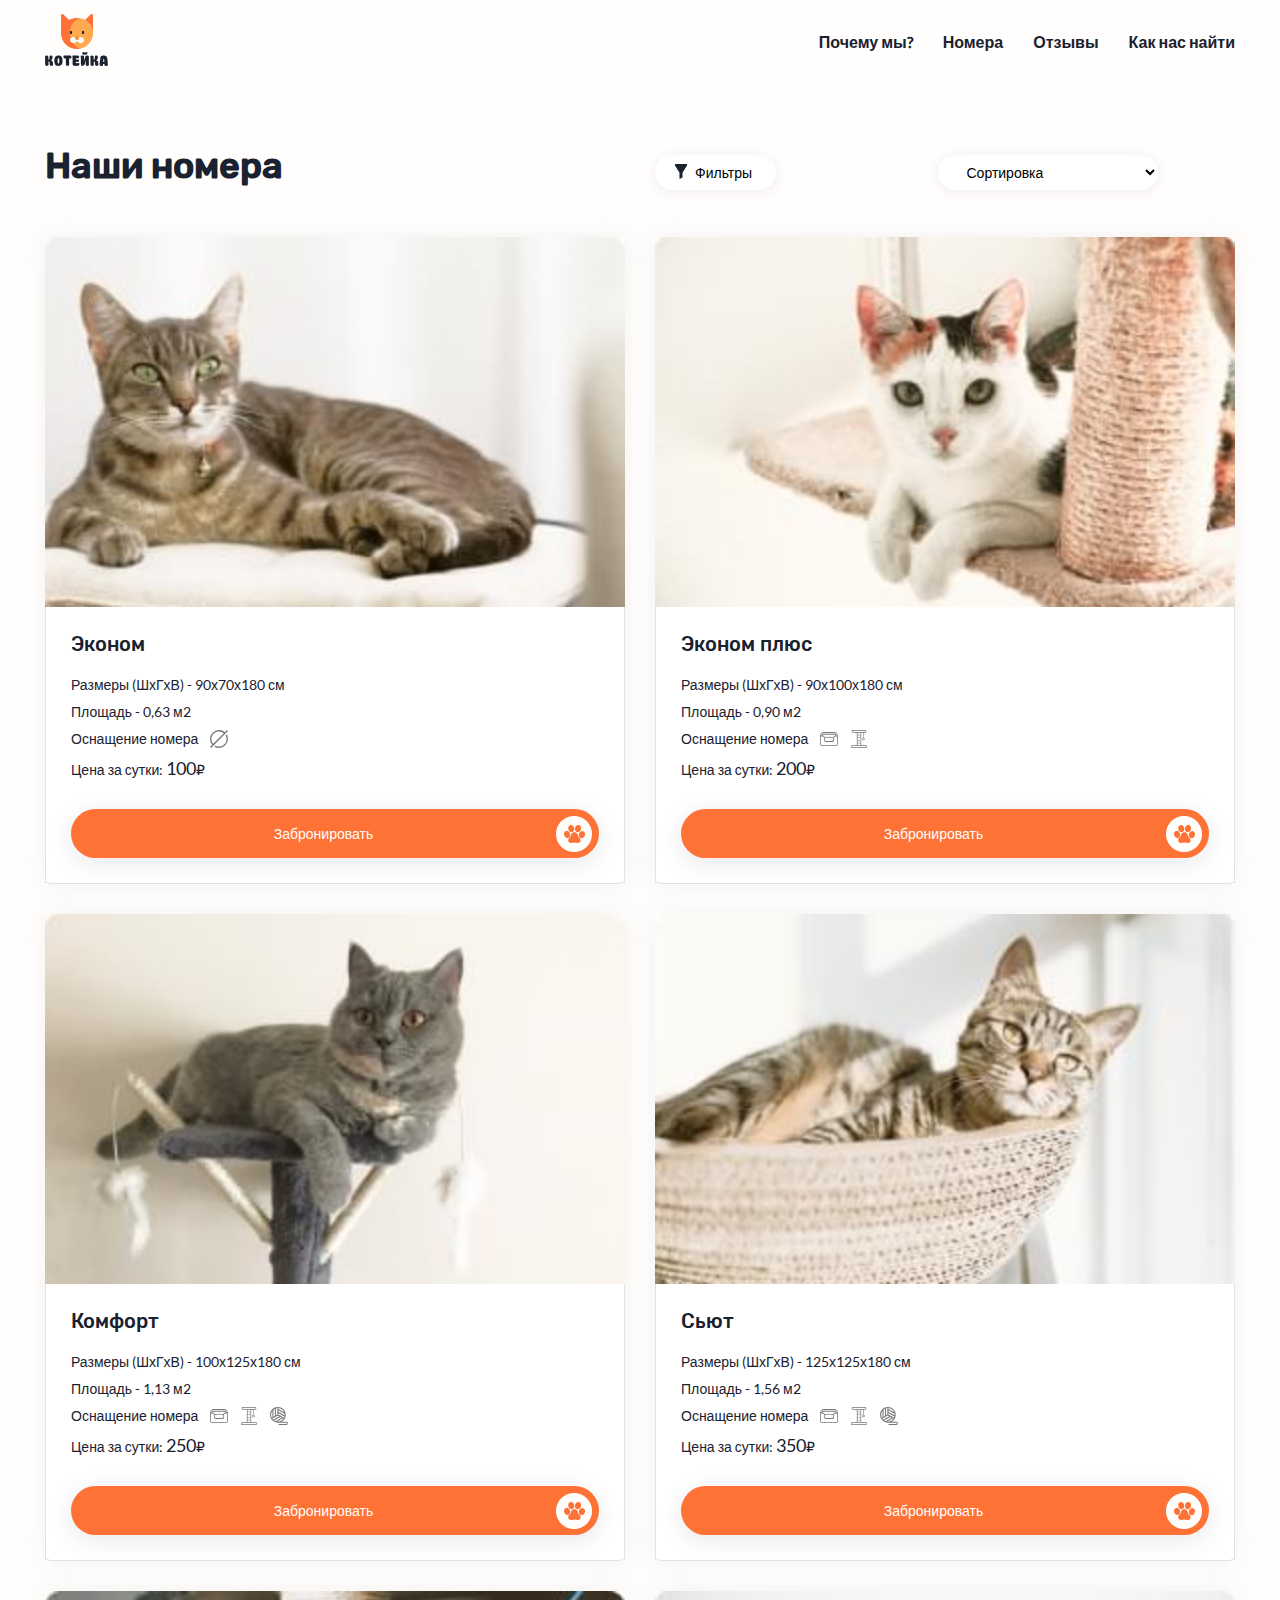
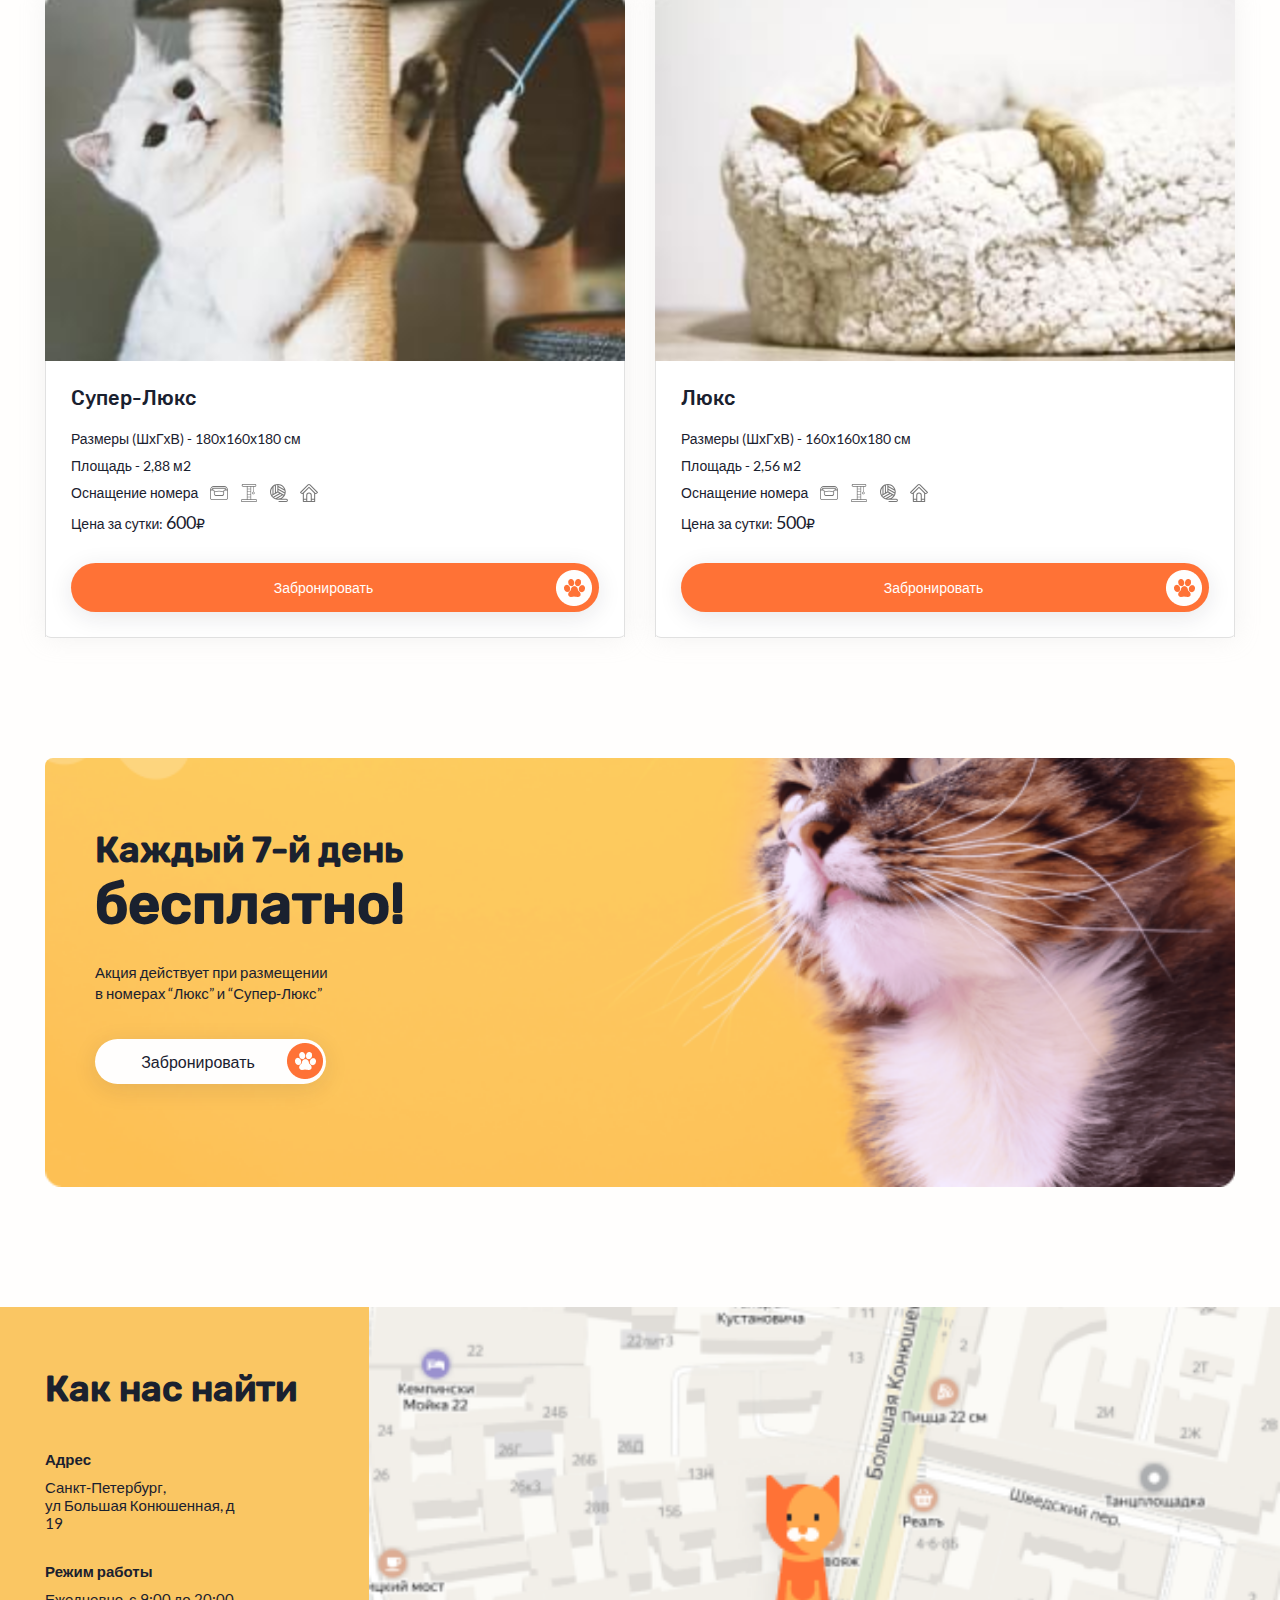
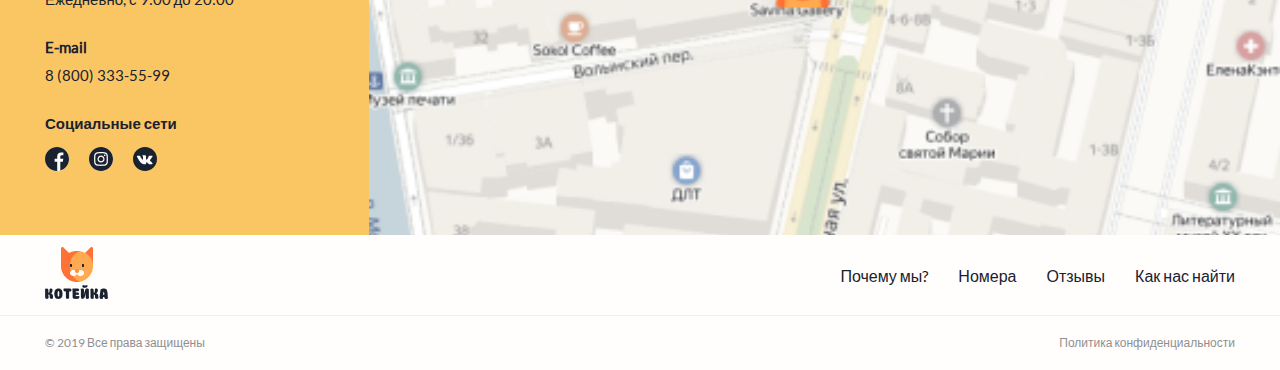
==== commit 383a9f74: "Update catalog.html" ====
--- a/catalog.html
+++ b/catalog.html
@@ -5,7 +5,7 @@
     <title>Каталог</title>
     <meta name="viewport" content="width=device-width,initial-scale=1">
     <meta name="format-detection" content="telephone=no">
-    <link href="css/style.css" rel="stylesheet">
+    <link href="css/style.min.css" rel="stylesheet">
     <link rel="preload" href="fonts/Rubik-Medium.ttf" as="font" crossorigin="anonymous">
     <link rel="preload" href="fonts/Lato-Regular.ttf" as="font" crossorigin="anonymous">
   </head>
--- a/css/style.min.css
+++ b/css/style.min.css
@@ -0,0 +1 @@
+.visually-hidden:not(:focus):not(:active),input[type=checkbox].visually-hidden,input[type=radio].visually-hidden{position:absolute;width:1px;height:1px;margin:-1px;border:0;padding:0;white-space:nowrap;-webkit-clip-path:inset(100%);clip-path:inset(100%);clip:rect(0 0 0 0);overflow:hidden}body{font-family:Lato,Arial,sans-serif;font-size:14px;line-height:18px;font-weight:400;color:#1a212f;background-color:#fffefd}input::-webkit-inner-spin-button,input::-webkit-outer-spin-button{-webkit-appearance:none;appearance:none;margin:0}input[type=number]{-webkit-appearance:textfield;-moz-appearance:textfield;appearance:textfield}input[type=number]:focus,input[type=number]:hover{-webkit-appearance:number-input;-moz-appearance:number-input;appearance:number-input}html{line-height:1.15;-webkit-text-size-adjust:100%}body{margin:0}main{display:block}h1{font-size:2em;margin:.67em 0}hr{-webkit-box-sizing:content-box;box-sizing:content-box;height:0;overflow:visible}pre{font-family:monospace,monospace;font-size:1em}a{background-color:transparent}abbr[title]{border-bottom:none;text-decoration:underline;-webkit-text-decoration:underline dotted;text-decoration:underline dotted}b,strong{font-weight:bolder}code,kbd,samp{font-family:monospace,monospace;font-size:1em}small{font-size:80%}sub,sup{font-size:75%;line-height:0;position:relative;vertical-align:baseline}sub{bottom:-.25em}sup{top:-.5em}img{border-style:none}button,input,optgroup,select,textarea{font-family:inherit;font-size:100%;line-height:1.15;margin:0}button,input{overflow:visible}button,select{text-transform:none}[type=button],[type=reset],[type=submit],button{-webkit-appearance:button}[type=button]::-moz-focus-inner,[type=reset]::-moz-focus-inner,[type=submit]::-moz-focus-inner,button::-moz-focus-inner{border-style:none;padding:0}[type=button]:-moz-focusring,[type=reset]:-moz-focusring,[type=submit]:-moz-focusring,button:-moz-focusring{outline:1px dotted ButtonText}fieldset{padding:.35em .75em .625em}legend{-webkit-box-sizing:border-box;box-sizing:border-box;color:inherit;display:table;max-width:100%;padding:0;white-space:normal}progress{vertical-align:baseline}textarea{overflow:auto}[type=checkbox],[type=radio]{-webkit-box-sizing:border-box;box-sizing:border-box;padding:0}[type=number]::-webkit-inner-spin-button,[type=number]::-webkit-outer-spin-button{height:auto}[type=search]{-webkit-appearance:textfield;outline-offset:-2px}[type=search]::-webkit-search-decoration{-webkit-appearance:none}::-webkit-file-upload-button{-webkit-appearance:button;font:inherit}details{display:block}summary{display:list-item}template{display:none}[hidden]{display:none}@font-face{font-family:Rubik;src:url(../../fonts/Rubik-Medium.ttf) format("truetype");font-weight:500;font-style:normal;font-display:swap}@font-face{font-family:Lato;src:url(../../fonts/Lato-Regular.ttf) format("truetype");font-weight:400;font-style:normal;font-display:swap}.site-nav{position:relative}.site-nav__list{margin:0;padding:0;list-style:none;padding-top:25px}@media (min-width:768px){.site-nav__list{display:-webkit-box;display:-ms-flexbox;display:flex;padding-top:0}}.site-nav__item{padding:24px 0}@media (min-width:768px){.site-nav__item{padding:20px 30px 20px 0}.site-nav__item:last-child{padding-right:0}}.site-nav__link{font-family:Rubik,Arial,sans-serif;text-decoration:none;font-weight:500;font-size:20px;line-height:24px;color:#1a212f;position:relative}.site-nav__link:hover{color:orange}@media (min-width:768px){.site-nav__link{font-family:Lato,Arial,sans-serif;font-weight:600;font-size:16px;line-height:19px}}.site-nav__toggle{position:absolute;top:-35px;right:0;margin-right:20px;display:block;width:22px;height:22px;background-color:#fffefd;cursor:pointer;border:none;outline:0}@media (min-width:768px){.site-nav__toggle{display:none}}.site-nav--closed .site-nav__toggle::before{content:"";position:absolute;top:5px;left:0;width:22px;height:2px;background-color:#1a212f;-webkit-box-shadow:0 8px 0 0 #1a212f,0 16px 0 0 #1a212f;box-shadow:0 8px 0 0 #1a212f,0 16px 0 0 #1a212f}.site-nav--closed .site-nav__toggle:active::before{background-color:#1a212f;-webkit-box-shadow:0 8px 0 #1a212f,0 16px 0 0 #1a212f;box-shadow:0 8px 0 #1a212f,0 16px 0 0 #1a212f}.site-nav--opened .site-nav__toggle::after,.site-nav--opened .site-nav__toggle::before{content:"";position:absolute;top:15px;right:0;width:21px;height:2px;background-color:#1a212f}.site-nav--opened .site-nav__toggle::before{-webkit-transform:rotate(45deg);transform:rotate(45deg);-webkit-box-shadow:none;box-shadow:none}.site-nav--opened .site-nav__toggle::after{-webkit-transform:rotate(-45deg);transform:rotate(-45deg)}.site-nav--opened .site-nav__toggle:active::after,.site-nav--opened .site-nav__toggle:active::before{background-color:#1a212f}@media (max-width:767px){.site-nav--closed .site-nav__list{display:none}.site-nav--closed .site-nav__social{display:none}.site-nav--closed .site-nav__phone{display:none}}.site-nav--nojs .site-nav__toggle{display:none}.site-nav__phone{font-family:Rubik;font-style:normal;font-weight:400;font-size:16px;line-height:19px;margin:25px 0}@media (min-width:768px){.site-nav__phone,.site-nav__social{display:none}}.site-nav__link--footer{font-weight:500;font-size:16px;line-height:19px;font-family:Lato,Arial,sans-serif}.site-nav__list--footer{display:-webkit-box;display:-ms-flexbox;display:flex;-webkit-box-orient:horizontal;-webkit-box-direction:normal;-ms-flex-direction:row;flex-direction:row;-ms-flex-wrap:wrap;flex-wrap:wrap;padding-top:15px}@media (min-width:768px){.site-nav__list--footer{-ms-flex-wrap:nowrap;flex-wrap:nowrap;padding-top:0}}.site-nav__item--footer{padding:10px 0;width:50%}@media (min-width:768px){.site-nav__item--footer{width:auto;padding-right:30px;font-size:16px;line-height:19px}}.wrapper{display:-webkit-box;display:-ms-flexbox;display:flex;-webkit-box-orient:vertical;-webkit-box-direction:normal;-ms-flex-direction:column;flex-direction:column;min-height:100vh;min-width:320px;max-width:1366px;margin:0 auto}.header{background-color:#fffefd}@media (min-width:768px){.header{background-color:#fffefd}}.header__menu{padding:12px 15px}@media (min-width:768px){.header__menu{display:-webkit-box;display:-ms-flexbox;display:flex;-webkit-box-pack:justify;-ms-flex-pack:justify;justify-content:space-between;-webkit-box-align:center;-ms-flex-align:center;align-items:center;padding:12px 45px}}@media (min-width:1366px){.header__menu{padding:12px 98px}}@media (min-width:768px){.header__logo-image{width:63px;height:52px}}.social{display:-webkit-box;display:-ms-flexbox;display:flex}.social__list{margin:0;padding:0;list-style:none}.social__item{padding-right:20px;padding-bottom:20px}.promo-block{text-align:center;min-height:457px;background-image:url(../img/cat-mobile.png);background-repeat:no-repeat;background-size:cover;background-position:bottom;padding-top:50px}@media (min-width:768px){.promo-block{background-image:url(../img/cat-tablet.png);min-height:868px;padding-top:140px}}@media (min-width:1366px){.promo-block{background-image:url(../img/cat-desktop.png);min-height:504px;text-align:left;padding-top:153px;padding-left:198px}}.promo-block__title{font-family:Rubik,Arial,sans-serif;font-style:normal;font-weight:700;font-size:44px;line-height:52px;margin:0;padding-bottom:12px}@media (min-width:768px){.promo-block__title{padding-bottom:25px;font-size:62px;line-height:73px}}.promo-block__description{margin:0;font-weight:500;font-size:16px;line-height:19px;padding-bottom:40px}@media (min-width:768px){.promo-block__description{font-size:20px;line-height:24px}}.promo-block__city-title{margin:0;font-size:12px;line-height:14px;padding-bottom:12px}@media (min-width:768px){.promo-block__city-title{padding-bottom:15px;font-size:14px;line-height:17px}}.promo-block__button{position:relative;width:206px;margin:0 auto;-webkit-box-shadow:0 5px 25px rgba(26,33,47,.1);box-shadow:0 5px 25px rgba(26,33,47,.1);border-radius:25px;padding:13px 25px 13px 0;text-align:left}@media (min-width:1366px){.promo-block__button{margin:0}}.button{position:relative;display:block;background-color:#ff7236;color:#fffefd;font-size:16px;line-height:19px;text-decoration:none;text-align:center;-webkit-box-shadow:0 5px 25px rgba(26,33,47,.1);box-shadow:0 5px 25px rgba(26,33,47,.1);border-radius:25px;outline:0}.button--white{background-color:#fffefd;color:#1a212f}.button::after{content:"";position:absolute;width:36px;height:36px}.button--paw-white:hover{background-color:#ff7236;color:#fffefd;-webkit-box-shadow:0 5px 25px rgba(26,33,47,.2);box-shadow:0 5px 25px rgba(26,33,47,.2)}.button--paw-white:hover.button--paw-white::after{background-image:url(../img/paw-white.png)}.button--paw-white::after{background-image:url(../img/paw.png);top:4px;right:3px}.button--paw-orange:hover{background-color:#fff;color:#1a212f;-webkit-box-shadow:0 5px 25px rgba(26,33,47,.2);box-shadow:0 5px 25px rgba(26,33,47,.2)}.button--paw-orange:hover.room-card__button::after{background-image:url(../img/paw.png)}.button--paw-orange::after{background-image:url(../img/paw-white.png);top:7px;right:7px}.advantages{padding:0 15px;position:relative;overflow:hidden}@media (min-width:768px){.advantages{padding:0 45px}}@media (min-width:1366px){.advantages{padding:0 98px}}.advantages::before{content:"";position:absolute;background-image:url(../img/paw-2.png);width:116px;height:99px;-webkit-transform:matrix(-.93,-.36,-.36,.93,0,0);transform:matrix(-.93,-.36,-.36,.93,0,0);right:-25px;top:27px}@media (min-width:768px){.advantages::before{width:300px;height:257px;background-repeat:no-repeat;background-size:cover;z-index:-1;right:-80px}}@media (min-width:1366px){.advantages::before{width:367px;height:314px}}.advantages__title{font-family:Rubik,Arial,sans-serif;font-style:normal;font-weight:700;font-size:28px;line-height:33px;text-align:center;margin-top:70px;margin-bottom:35px}@media (min-width:768px){.advantages__title{margin-top:120px;margin-bottom:60px;font-size:36px;line-height:43px}}@media (min-width:1366px){.advantages__title{margin-bottom:70px}}.advantages__list{margin:0;padding:0;list-style:none}@media (min-width:768px){.advantages__list{display:grid;grid-template-columns:repeat(2,1fr);grid-column-gap:30px}}@media (min-width:1366px){.advantages__list{grid-template-columns:repeat(3,1fr)}}.advantages__item{background-color:#fff;-webkit-box-shadow:0 0 25px rgba(208,208,208,.25);box-shadow:0 0 25px rgba(208,208,208,.25);border-radius:8px;padding:25px;margin-bottom:30px}@media (min-width:768px){.advantages__item{min-height:285px}}@media (min-width:1366px){.advantages__item{padding:30px;min-height:321px}}@media (min-width:768px){.advantages__img{width:75px;height:75px}}@media (min-width:1366px){.advantages__img{width:91px;height:91px}}.advantages__subtitile{margin:0;padding-top:30px;padding-bottom:20px;font-family:Rubik,Arial,sans-serif;font-weight:600;font-size:18px;line-height:140%}@media (min-width:1366px){.advantages__subtitile{font-size:22px}}.advantages__description{margin:0;font-size:15px;line-height:140%}@media (min-width:1366px){.advantages__description{font-size:16px}}.advantages__item--temperature::before{content:"";width:60px;height:60px}.rooms{padding:0 15px;position:relative}.rooms>input{display:none}@media (min-width:768px){.rooms{padding:0 45px}}@media (min-width:1366px){.rooms{padding:0 168px}}.rooms--room-page{margin-bottom:50px}.rooms::before{content:"";position:absolute;background-image:url(../img/fish.png);background-repeat:no-repeat;background-size:cover;width:150px;height:46px;left:0;top:25px;z-index:-1}@media (min-width:768px){.rooms::before{background-image:url(../img/fish-tablet.png);width:339px;height:105.76px}}@media (min-width:1366px){.rooms::before{width:484px;height:151px;top:20px}}.rooms__slider{position:relative;min-height:490px;overflow:hidden}@media (min-width:768px){.rooms__slider{min-height:346px}}@media (min-width:1366px){.rooms__slider{min-height:450px}}.rooms__inner{background-color:#fff;-webkit-box-shadow:0 0 25px rgba(208,208,208,.25);box-shadow:0 0 25px rgba(208,208,208,.25);border-radius:8px;position:absolute;z-index:0;opacity:0;-webkit-transition:opacity ease-in-out .5s,-webkit-transform ease-in-out .5s;transition:opacity ease-in-out .5s,-webkit-transform ease-in-out .5s;transition:transform ease-in-out .5s,opacity ease-in-out .5s;transition:transform ease-in-out .5s,opacity ease-in-out .5s,-webkit-transform ease-in-out .5s;width:100%}.rooms__inner picture{justify-self:center}@media (min-width:768px){.rooms__inner{background-color:#fffefd;-webkit-box-shadow:none;box-shadow:none;width:auto;margin-left:calc(50% - 282px)}}@media (min-width:1366px){.rooms__inner{margin-left:calc(50% - 515px)}}.rooms__description-list{margin:0;padding:0;list-style:none}@media (min-width:768px){.rooms__description-list{padding-left:25px}}.rooms__description-item{font-size:15px;line-height:18px;padding-bottom:17px}.rooms__description-item::before{background-color:#fac663;content:"";width:11px;height:11px;padding-right:17px;margin-right:8px;border-radius:50%}.rooms__title{text-align:center;font-family:Rubik,Arial,sans-serif;font-style:normal;font-weight:700;font-size:28px;line-height:33px;margin-top:40px;margin-bottom:40px}@media (min-width:768px){.rooms__title{margin-bottom:60px}}@media (min-width:1366px){.rooms__title{margin-bottom:70px;margin-top:110px}}.rooms__img{width:290px;height:auto;margin-left:calc(50% - 145px)}@media (min-width:768px){.rooms__img{width:442px;position:relative;-o-object-fit:cover;object-fit:cover;height:326px}}@media (min-width:1366px){.rooms__img{width:600px;margin-left:0;height:404px}}.rooms__subtitle{margin:25px;font-family:Rubik,Arial,sans-serif;font-style:normal;font-weight:600;font-size:20px;line-height:24px}@media (min-width:768px){.rooms__subtitle{margin-bottom:15px;margin-top:15px}}.rooms___button{position:relative;max-width:191px;margin-left:0;padding:16px 49px 16px 0}@media (min-width:768px){.rooms___button{max-width:157px;margin-left:25px;padding:16px 49px 16px 6px}}.rooms__container{padding-bottom:20px;margin-left:calc(50% - 145px)}@media (min-width:768px){.rooms__container{position:absolute;width:290px;top:9%;left:100%;background-color:#fff;-webkit-box-shadow:0 0 25px rgba(208,208,208,.25);box-shadow:0 0 25px rgba(208,208,208,.25);border-radius:8px;padding:15px 40px 40px 15px;margin-left:0}}@media (min-width:1366px){.rooms__container{padding:25px 100px 40px 75px;left:530px;top:13%;min-width:308px}}.reviews{padding:0 15px;position:relative;overflow:hidden;margin-bottom:70px}.reviews>input{display:none}@media (min-width:768px){.reviews{padding-left:45px;padding-right:0;margin-bottom:120px;overflow:hidden;width:100%;padding:0}}@media (min-width:1366px){.reviews{margin-bottom:152px}}.reviews::before{content:"";position:absolute;background-image:url(../img/paw-2.png);width:112px;height:95px;-webkit-transform:matrix(-.79,.62,.62,.79,0,0);transform:matrix(-.79,.62,.62,.79,0,0);right:-25px;top:55px}@media (min-width:768px){.reviews::before{width:227px;height:194px;background-repeat:no-repeat;background-size:cover;z-index:-1;right:-25px;-webkit-transform:matrix(-.79,.62,.62,.79,0,0);transform:matrix(-.79,.62,.62,.79,0,0);top:65px}}@media (min-width:1366px){.reviews::before{width:312px;height:267px;top:45px}}.reviews__title{margin:70px 0 40px;text-align:center}@media (min-width:768px){.reviews__title{font-weight:700;font-size:36px;line-height:43px;margin-top:120px;margin-bottom:60px}}@media (min-width:1366px){.reviews__title{margin-top:70px;margin-bottom:70px}}.reviews__slider{background-color:#fff;-webkit-box-shadow:0 0 25px rgba(208,208,208,.25);box-shadow:0 0 25px rgba(208,208,208,.25);border-radius:8px;position:relative;min-height:180px;overflow:hidden;margin-bottom:30px}@media (min-width:768px){.reviews__slider{display:-webkit-box;display:-ms-flexbox;display:flex;background-color:#fffefd;-webkit-box-shadow:none;box-shadow:none;border-radius:0;min-height:201px;-webkit-box-sizing:border-box;box-sizing:border-box;width:1386px;overflow:auto;padding-left:45px;padding-top:2px;padding-bottom:50px;margin-bottom:0;z-index:-1}}@media (min-width:1366px){.reviews__slider{min-width:1648px;padding-left:98px;padding-right:20px;padding-bottom:55px}}.reviews__item{position:absolute;z-index:0;opacity:0;-webkit-transition:opacity ease-in-out .5s,-webkit-transform ease-in-out .5s;transition:opacity ease-in-out .5s,-webkit-transform ease-in-out .5s;transition:transform ease-in-out .5s,opacity ease-in-out .5s;transition:transform ease-in-out .5s,opacity ease-in-out .5s,-webkit-transform ease-in-out .5s}@media (min-width:768px){.reviews__item{position:relative;display:-webkit-box;display:-ms-flexbox;display:flex;z-index:1;opacity:1;margin-right:30px;background-color:#fff;-webkit-box-shadow:0 0 25px rgba(208,208,208,.25);box-shadow:0 0 25px rgba(208,208,208,.25);border-radius:8px}}@media (min-width:1366px){.reviews__item{min-width:470px}.reviews__item:last-child{margin-right:0}}.review-card::before{content:"";position:absolute;background-image:url(../img/quotes.png);background-repeat:no-repeat;width:21px;height:42px;left:25px;top:25px}.review-card__wrapper{margin:0;padding:25px 21px 25px 56px}@media (min-width:768px){.review-card__wrapper{padding:35px 33px 35px 70px}}.review-card__text{margin:0}@media (min-width:1366px){.review-card__text{font-size:16px;line-height:140%}}.review-card__footer{display:none}@media (min-width:768px){.review-card__footer{display:-webkit-box;display:-ms-flexbox;display:flex;-webkit-box-pack:justify;-ms-flex-pack:justify;justify-content:space-between;padding-top:25px;font-size:14px;line-height:17px;color:#848484}}.review-card__date{margin:0}.review-card__author{font-style:normal}.controls{position:static;width:85px;margin:0 auto}.controls__label{cursor:pointer;display:inline-block;height:12px;margin:0 6px 0 6px;position:relative;width:12px;border-radius:50%;background-color:#e1e1e1}.controls__label:hover{background-color:#fac663}@media (max-width:767px){#review1:checked~.reviews__slider>.review-card--1,#review2:checked~.reviews__slider>.review-card--2,#review3:checked~.reviews__slider>.review-card--3{opacity:1;z-index:1}}#slide1:checked~.rooms__slider>.rooms__inner--1,#slide2:checked~.rooms__slider>.rooms__inner--2,#slide3:checked~.rooms__slider>.rooms__inner--3{opacity:1;z-index:1}@media (min-width:768px){#review1:checked~.reviews__slider{-webkit-transform:translateX(0);transform:translateX(0);-webkit-transition:.5s;transition:.5s}#review2:checked~.reviews__slider{-webkit-transform:translateX(-440px);transform:translateX(-440px);-webkit-transition:.5s;transition:.5s}#review3:checked~.reviews__slider{-webkit-transform:translateX(-620px);transform:translateX(-620px);-webkit-transition:.5s;transition:.5s}}#review1:checked~.controls label[for=review1],#review2:checked~.controls label[for=review2],#review3:checked~.controls label[for=review3]{background-color:#fac663}#slide1:checked~.controls label[for=slide1],#slide2:checked~.controls label[for=slide2],#slide3:checked~.controls label[for=slide3]{background-color:#fac663}.footer__container{padding:30px 15px}@media (min-width:768px){.footer__container{display:-webkit-box;display:-ms-flexbox;display:flex;-webkit-box-pack:justify;-ms-flex-pack:justify;justify-content:space-between;-webkit-box-align:center;-ms-flex-align:center;align-items:center;padding:12px 45px}}@media (min-width:1366px){.footer__container{padding:12px 198px}}.footer__copyright{border-top:1px solid #efefef;padding:15px;padding-bottom:30px}@media (min-width:768px){.footer__copyright{padding:20px 45px}}@media (min-width:1366px){.footer__copyright{padding:20px 198px}}@media (min-width:768px){.footer__logo-image{width:63px;height:52px}}.contacts{background-color:#fac663}@media (min-width:768px){.contacts{display:grid;grid-template-columns:369px 1fr}}@media (min-width:1366px){.contacts{grid-template-columns:568px 1fr}}.contacts__wrapper{padding:40px 15px 20px}@media (min-width:768px){.contacts__wrapper{padding:60px 45px 40px}}@media (min-width:1366px){.contacts__wrapper{padding:70px 111px 50px 198px}}.contacts__title{margin:0;padding-bottom:40px;font-family:Rubik,Arial,sans-serif;font-style:normal;font-weight:700;font-size:28px;line-height:33px}@media (min-width:768px){.contacts__title{font-size:36px;line-height:43px}}.contacts__item{font-weight:700;font-size:15px;line-height:18px;margin:0}.contacts__item span{display:block;font-weight:400;padding-top:10px;padding-bottom:30px;max-width:200px}@media (min-width:1366px){.contacts__item{font-size:16px;line-height:19px}.contacts__item span{max-width:220px;padding-bottom:35px}}.contacts__social--footer{padding-top:15px}.contacts__map{height:300px;width:100%;padding:0;margin:0;background-image:url(../img/bg-map-mobile.png);background-repeat:no-repeat;background-size:cover;background-position:center;z-index:1}@media (min-width:768px){.contacts__map{height:100%;background-image:url(../img/bg-map-tablet.png)}}@media (min-width:1366px){.contacts__map{background-image:url(../img/bg-map-desktop.png)}}.copyright{font-size:12px;line-height:14px;color:#8f8f8f}@media (min-width:768px){.copyright{display:-webkit-box;display:-ms-flexbox;display:flex;-webkit-box-pack:justify;-ms-flex-pack:justify;justify-content:space-between}}.copyright__link{text-decoration:none;color:#8f8f8f}.copyright__text{padding-bottom:20px;margin:0}@media (min-width:768px){.copyright__text{padding-bottom:0}}.catalog{padding:0 15px;padding-top:40px;position:relative}@media (min-width:768px){.catalog{padding:0 45px;padding-top:60px;display:grid;grid-template-columns:repeat(4,1fr);-webkit-box-align:baseline;-ms-flex-align:baseline;align-items:baseline}}@media (min-width:1366px){.catalog{grid-template-columns:245px 1fr;grid-template-rows:auto 1fr;padding-top:70px;padding-left:98px;padding-right:98px;min-height:1200px}}.catalog__item{margin-bottom:30px}@media (min-width:768px){.catalog__item{margin-bottom:0}}.catalog__list{margin-top:30px}@media (min-width:768px){.catalog__list{margin-top:0;margin-bottom:120px;display:grid;grid-template-columns:repeat(2,1fr);-webkit-column-gap:30px;-moz-column-gap:30px;column-gap:30px;row-gap:30px;grid-row-start:2;grid-row-end:3;grid-column-start:1;grid-column-end:5}}@media (min-width:1366px){.catalog__list{grid-row-start:2;grid-row-end:3;grid-column-start:2;grid-column-end:3;grid-template-columns:repeat(3,1fr)}}.catalog__title{margin:0;padding-bottom:40px;font-family:Rubik,Arial,sans-serif;font-style:normal;font-weight:700;font-size:28px;line-height:33px}@media (min-width:768px){.catalog__title{grid-column-start:1;grid-column-end:3;font-size:36px;line-height:43px;padding-bottom:50px}}@media (min-width:1366px){.catalog__title{grid-column-start:1;grid-column-end:2}}.catalog__btn{position:relative;height:35px;background:#fff;-webkit-box-shadow:0 2px 12px rgba(173,152,143,.18);box-shadow:0 2px 12px rgba(173,152,143,.18);border-radius:25px;border:none;font-style:normal;font-weight:500;font-size:14px;line-height:17px;padding:0;padding-left:25px;cursor:pointer;outline:0}@media (min-width:768px){.catalog__btn{justify-self:start}}.catalog__btn--sort{width:220px;text-align:left;font-weight:400}@media (min-width:1366px){.catalog__btn--sort{justify-self:end}}.catalog__btn--filter{margin-right:15px;margin-bottom:15px;width:220px;text-align:left;padding-left:40px}@media (min-width:768px){.catalog__btn--filter{margin-left:15px;width:121px}}@media (min-width:1366px){.catalog__btn--filter{grid-row-start:2;display:none}}.catalog__btn--filter::before{content:"";position:absolute;background-image:url(../img/icon-filter.svg);width:12px;height:15px;left:20px}.catalog__btn--sort::before{content:"";position:absolute;background-image:url(../img/icon-up.svg);background-repeat:no-repeat;width:7px;height:12px;left:35px;top:10px}.catalog__btn--sort::after{content:"";position:absolute;background-image:url(../img/icon-sort.svg);background-repeat:no-repeat;width:16px;height:10px;right:15px;top:13px}.catalog__empty{margin:0;padding:20px 0;font-family:Rubik,Arial,sans-serif;font-style:normal;font-weight:700;font-size:24px;line-height:28px;text-align:center}@media (min-width:768px){.catalog__empty-item{grid-column-start:1;grid-column-end:3}}@media (min-width:1366px){.catalog__empty-item{grid-column-start:1;grid-column-end:4}}.room-card{background:#fff;-webkit-box-sizing:border-box;box-sizing:border-box;-webkit-box-shadow:0 0 25px rgba(208,208,208,.25);box-shadow:0 0 25px rgba(208,208,208,.25);border-radius:6px;border-bottom:1px solid #e1e1e1}.room-card__content{border:1px solid #e1e1e1;border-bottom:none;border-top:none;margin-top:-4px;padding-bottom:25px}.room-card__image-wrapper{border:none}.room-card__image{width:100%;border-radius:6px 6px 0 0}.room-card__title{font-family:Rubik,Arial,sans-serif;font-style:normal;font-weight:500;font-size:20px;line-height:24px;margin:0;padding-top:25px;padding-left:25px}.room-card__description{padding:20px 25px;margin:0;font-size:14px;line-height:17px}.room-card__description span{display:block;padding-bottom:10px}.room-card__description .room-card__price{display:inline;font-weight:500;font-size:18px;line-height:22px}@media (min-width:1366px){.room-card__description{padding-left:20px;padding-right:0}}.room-card__button{position:relative;margin:0 10px;padding:16px 81px 16px 58px;font-size:14px;line-height:17px}@media (min-width:768px){.room-card__button{margin:0 25px}}@media (min-width:1366px){.room-card__button{min-width:auto;max-width:230px;margin:0 20px}}.room-card__equipment{display:-webkit-box;display:-ms-flexbox;display:flex;-ms-flex-wrap:nowrap;flex-wrap:nowrap;-webkit-box-orient:horizontal;-webkit-box-direction:normal;-ms-flex-direction:row;flex-direction:row}.room-card__equipment span{padding-right:12px}.room-card__features{margin:0;padding:0;list-style:none;display:-webkit-box;display:-ms-flexbox;display:flex;-ms-flex-wrap:nowrap;flex-wrap:nowrap;-webkit-box-orient:horizontal;-webkit-box-direction:normal;-ms-flex-direction:row;flex-direction:row}.room-card__feature{display:inline-block;overflow:hidden;width:18px;height:18px;font-size:0;background-position:center;background-repeat:no-repeat;margin-right:12px}.room-card__feature:last-child{margin-right:0}.room-card__feature--empty{background-image:url(../img/icon-empty.svg)}.room-card__feature--play{background-image:url(../img/icon-play.svg)}.room-card__feature--house{background-image:url(../img/icon-home.svg)}.room-card__feature--ball{background-image:url(../img/icon-ball.svg)}.room-card__feature--wc{background-image:url(../img/icon-wc.svg)}.filters__block{background-color:#fff;max-width:290px;position:relative;padding:50px 53px 50px 25px;-webkit-box-shadow:0 0 25px rgba(208,208,208,.25);box-shadow:0 0 25px rgba(208,208,208,.25);border-radius:10px;overflow:auto}@media (min-width:768px){.filters__block{max-width:332px;padding:30px 60px}}@media (min-width:1366px){.filters__block{padding:0;-webkit-box-shadow:none;box-shadow:none}}.filters__fieldset{border:none;padding:0;margin:0;margin-bottom:30px;display:-webkit-box;display:-ms-flexbox;display:flex;-webkit-box-orient:vertical;-webkit-box-direction:normal;-ms-flex-direction:column;flex-direction:column}.filters__label{font-weight:500;font-size:16px;line-height:19px}.filters__legend{font-weight:500;font-size:16px;line-height:19px;margin:0;padding-bottom:15px}.filters__input-wrapper{padding-top:20px}.filters__input{border:1px solid #e1e1e1;-webkit-box-sizing:border-box;box-sizing:border-box;width:99px;padding:8px 8px;font-size:14px;line-height:17px}.filters__input:first-child{margin-right:22px}@media (min-width:1366px){.filters__input:first-child{margin-right:10px}}@media (min-width:1366px){.filters__input{width:75px}}.filters__checkbox{margin:15px 35px;margin-right:0}.filters__btn-wrapper{display:-webkit-box;display:-ms-flexbox;display:flex;-ms-flex-wrap:wrap;flex-wrap:wrap;-webkit-box-orient:vertical;-webkit-box-direction:normal;-ms-flex-direction:column;flex-direction:column}.filters__btn{font-weight:500;font-size:14px;line-height:17px;padding:15px 0;margin-right:25px;border-radius:25px;border:none;width:100%;outline:0;cursor:pointer}.filters__btn--submit{margin-bottom:15px;background-color:#fac663}.filters__btn--submit:hover{background-color:#ff7236}.filters__btn--reset{background-color:transparent;border:2px solid #fac663}.filters__btn--reset:hover{background-color:#ff7236;opacity:.8;border:none}.checkbox__label{font-style:normal;font-weight:400;font-size:14px;line-height:17px;position:relative}.checkbox__label::before{content:"";display:block;position:absolute;left:-35px;top:-5px;width:24px;height:24px;border:1px solid #e1e1e1}.checkbox__label:hover::before{border:solid 1px #e1e1e1}.checkbox__label:active::before{border:solid 1px #e1e1e1;opacity:.3}.checkbox__input:focus+label::before{outline:solid 2px #e1e1e1}.checkbox__input:checked+.checkbox__label::before{content:"";position:absolute;width:24px;height:24px;left:-35px;top:-5px;border:1px solid #e1e1e1;background-image:url(../img/checked.svg);background-repeat:no-repeat;background-position:center;background-size:12px}.offer{padding:0 15px}@media (min-width:768px){.offer{padding:0 45px}}@media (min-width:1366px){.offer{padding:0 98px}}.offer__inner{background-image:url(../img/offer-bg-mobile@1x.png);background-repeat:no-repeat;background-size:cover;background-position:bottom;border-radius:8px;min-height:496px;padding-top:50px;margin-bottom:70px}@media (min-width:768px){.offer__inner{background-image:url(../img/offer-bg-tablet@1x.png);min-height:359px;padding-left:50px;margin-bottom:120px;padding-top:70px}}@media (min-width:1366px){.offer__inner{background-image:url(../img/offer-bg-desktop@1x.png);min-height:379px;padding-left:270px;padding-top:80px}}.offer__title{font-family:Rubik,Arial,sans-serif;font-style:normal;font-weight:700;font-size:24px;line-height:28px;margin:0;text-align:center}.offer__title span{display:block;font-size:37px;line-height:44px}@media (min-width:768px){.offer__title span{font-size:56px;line-height:66px}}@media (min-width:768px){.offer__title{text-align:left;font-size:36px;line-height:43px}}.offer__conditions{font-size:15px;line-height:140%;margin:0;padding:20px 25px 30px;text-align:center}@media (min-width:768px){.offer__conditions{text-align:left;width:239px;padding:25px 0 35px 0}}.offer__btn{width:206px;padding:13px 25px 13px 0;margin:0 auto;border:none}@media (min-width:768px){.offer__btn{margin-left:0}}.room{padding:0 15px;position:relative}@media (min-width:768px){.room{padding:0 45px;padding-top:60px;padding-bottom:100px;display:-webkit-box;display:-ms-flexbox;display:flex;-ms-flex-wrap:nowrap;flex-wrap:nowrap}}@media (min-width:1366px){.room{position:relative;overflow:hidden;padding:0 98px;padding-top:70px}}@media (min-width:1366px){.room::before{content:"";position:absolute;right:-75px;width:251px;height:215px;background-image:url(../img/paw-2.png);background-repeat:no-repeat;background-size:cover;z-index:-1;-webkit-transform:matrix(.71,.71,.71,-.71,0,0);transform:matrix(.71,.71,.71,-.71,0,0)}}.room__image-wrapper{display:grid;grid-template-columns:repeat(3,1fr);gap:16px}@media (min-width:768px){.room__image-wrapper{width:50%}}@media (min-width:1366px){.room__image-wrapper{grid-template-columns:70px auto;grid-template-rows:repeat(3,1fr);gap:30px}}.room__img-main{grid-column-start:1;grid-column-end:4;background-image:url(../img/room-6-mobile@2x.jpg);width:100%;min-height:288px;background-repeat:no-repeat;background-size:cover;border-radius:8px}@media (min-width:1366px){.room__img-main{grid-column:2/3;grid-row:1/4}}.room__image{border-radius:4px;width:86px;height:64px;background-image:url(../img/room-6-mobile@2x.jpg)}@media (min-width:1366px){.room__image{width:70px;height:112px}}.room__image--preview-1{justify-self:right}.room__image--preview-2{justify-self:center}.room__image--preview-3{justify-self:left}.room__content{font-weight:400;font-size:15px;line-height:18px;margin-left:calc(50% - 145px)}@media (min-width:768px){.room__content{width:calc(50% - 59px);margin-left:59px}}@media (min-width:1366px){.room__content{width:calc(50% - 70px);margin-left:70px;font-size:16px;line-height:19px}}.room__title{font-family:Rubik,Arial,sans-serif;font-style:normal;font-weight:700;font-size:28px;line-height:33px;margin:0;padding:30px 0}@media (min-width:768px){.room__title{padding-top:0;padding-bottom:15px}}@media (min-width:1366px){.room__title{font-weight:700;font-size:36px;line-height:43px}}.room__description{margin:0;padding-bottom:15px}@media (min-width:768px){.room__description{padding-bottom:10px}}.room__price{font-weight:500;font-size:18px;line-height:22px}.room__equipment-list{margin:0;padding:0;list-style:none}.room__equipment-list span{display:block;padding-bottom:15px}.room__equipment-item{padding-bottom:15px}.room__icon{padding-right:10px}.room__button{position:relative;padding:16px 0 16px 0;font-size:16px;line-height:19px;width:290px;margin-top:10px;border:none}@media (min-width:768px){.room__button{margin-left:0;width:206px;text-align:left;padding-left:30px}}.order-popup{display:none;background:#fffefd}.order-popup__block{background-color:#fff;max-width:290px;position:relative;-webkit-box-sizing:border-box;box-sizing:border-box;padding:60px 15px;-webkit-box-shadow:0 0 25px rgba(208,208,208,.25);box-shadow:0 0 25px rgba(208,208,208,.25);border-radius:10px}@media (min-width:768px){.order-popup__block{max-width:502px;padding:60px 30px}}@media (min-width:1366px){.order-popup__block{max-width:570px;padding:70px 70px}}.order-popup__title{margin:0;text-align:center;padding:0 50px 40px;font-family:Rubik,Arial,sans-serif;font-style:normal;font-weight:700;font-size:24px;line-height:28px}.order-popup__fieldset{padding:0;margin:0;border:none}.order-popup__input{max-width:260px;border:1px solid #d7d7d7;-webkit-box-sizing:border-box;box-sizing:border-box;border-radius:25px;font-size:15px;line-height:18px;color:#1a212f;width:100%;padding:15px;margin-bottom:20px}@media (min-width:768px){.order-popup__input{max-width:100%}}.order-popup__label{font-weight:400;font-size:15px;line-height:18px;margin:0;padding:0}@media (min-width:768px){.order-popup__label{width:25%}}@media (min-width:768px){.order-popup__date{display:-webkit-box;display:-ms-flexbox;display:flex;-ms-flex-wrap:nowrap;flex-wrap:nowrap;-webkit-box-align:baseline;-ms-flex-align:baseline;align-items:baseline}}.order-popup__date-wrap{display:-webkit-box;display:-ms-flexbox;display:flex;-webkit-box-orient:horizontal;-webkit-box-direction:normal;-ms-flex-direction:row;flex-direction:row;-ms-flex-wrap:nowrap;flex-wrap:nowrap;-webkit-box-align:baseline;-ms-flex-align:baseline;align-items:baseline;margin-top:15px}.order-popup__date-wrap .order-popup__input{width:107px}@media (min-width:768px){.order-popup__date-wrap .order-popup__input{width:132px}}.order-popup__date-wrap span{margin-right:5px}.order-popup__date-wrap .order-popup__input{margin-right:10px;text-align:center}.order-popup__date-wrap .order-popup__input:last-child{margin-right:0}.order-popup__btn{width:100%;padding:15px 0;padding-left:47px;text-align:left;border:none}@media (min-width:768px){.order-popup__btn{width:230px;margin:0 auto;margin-top:40px}}.popup{position:fixed;top:0;left:0;width:100%;height:100%;background:rgba(255,254,253,.8);-webkit-backdrop-filter:blur(8px);backdrop-filter:blur(8px);-webkit-box-align:center;-ms-flex-align:center;align-items:center;-webkit-box-pack:center;-ms-flex-pack:center;justify-content:center;z-index:99;display:none}.popup--filters{-webkit-box-align:start;-ms-flex-align:start;align-items:flex-start;overflow:auto}@media (min-width:1366px){.popup--filters{overflow:hidden;display:block;position:absolute;top:180px;left:98px;width:210px;-webkit-box-shadow:none;box-shadow:none;background:0 0;padding:0;max-height:900px}}.popup--opened{display:-webkit-box;display:-ms-flexbox;display:flex}.popup__success{display:-webkit-box;display:-ms-flexbox;display:flex}.popup__toggle{position:absolute;top:20px;right:20px;display:block;width:22px;height:22px;background-color:#fffefd;cursor:pointer;border:none}@media (min-width:1366px){.popup__toggle--catalog{display:none}}.popup__toggle::after,.popup__toggle::before{content:"";position:absolute;top:8px;right:0;width:21px;height:2px;background-color:#1a212f}.popup__toggle::before{-webkit-transform:rotate(45deg);transform:rotate(45deg);-webkit-box-shadow:none;box-shadow:none}.popup__toggle::after{-webkit-transform:rotate(-45deg);transform:rotate(-45deg)}.popup__toggle:active::after,.popup__toggle:active::before{background-color:#1a212f}.photos{position:relative;display:-webkit-box;display:-ms-flexbox;display:flex;-ms-flex-wrap:wrap;flex-wrap:wrap;-webkit-user-select:none;-moz-user-select:none;-ms-user-select:none;user-select:none;background-color:#fff;width:290px;margin:0 auto}@media (min-width:768px){.photos{width:354px;margin-right:0}}@media (min-width:1366px){.photos{display:grid;width:600px;grid-template-columns:70px auto;grid-template-rows:repeat(3,1fr);gap:30px}}.photos__back,.photos__item{width:100%;height:288px;max-height:80vh}@media (min-width:1366px){.photos__back,.photos__item{grid-column:2/3;grid-row:1/4;height:396px}}.photos__radio{display:none}.photos__img{width:100%;height:100%;-o-object-fit:cover;object-fit:cover;background:-webkit-gradient(linear,left bottom,left top,from(rgba(255,255,255,.5)),to(rgba(255,255,255,.5)));background:linear-gradient(0deg,rgba(255,255,255,.5),rgba(255,255,255,.5));border-radius:4px}.photos__img--preview{width:86px;height:64px}@media (min-width:1366px){.photos__img--preview{width:70px;height:112px}}.photos__item{position:absolute;z-index:-1;top:0;left:0;opacity:0;-webkit-transition:opacity .5s;transition:opacity .5s}.photos__view{cursor:pointer;width:1px;height:64px;max-height:20vh;-webkit-box-flex:1;-ms-flex-positive:1;flex-grow:1;padding-top:16px;text-align:center}@media (min-width:768px){.photos__view{padding-top:21px}}.photos__img_item{-o-object-fit:cover;object-fit:cover}@media (min-width:768px){.photos__img_item{border-radius:8px}}.photos__radio:checked+.photos__item{z-index:1;opacity:1}.photos__radio:checked+.photos__item+.photos__view{-webkit-transform:scale(.93);transform:scale(.93)}.main{position:relative}.message__wrapper{background-color:#fff;max-width:290px;position:relative;padding:60px 27px;text-align:center;-webkit-box-sizing:border-box;box-sizing:border-box;-webkit-box-shadow:0 0 25px rgba(208,208,208,.25);box-shadow:0 0 25px rgba(208,208,208,.25);border-radius:10px;overflow:hidden}@media (min-width:768px){.message__wrapper{max-width:502px;padding:70px 114px 43px}}@media (min-width:1366px){.message__wrapper{max-width:570px;padding:70px 147px 43px}}.message__wrapper::after{content:"";position:absolute;background-image:url(../img/paw-2.png);background-repeat:no-repeat;width:93.27px;height:79.65px;-webkit-transform:matrix(-.82,-.57,-.57,.82,0,0);transform:matrix(-.82,-.57,-.57,.82,0,0);bottom:-24px;left:-5px;z-index:199}@media (min-width:768px){.message__wrapper::after{width:300px;height:257px;background-repeat:no-repeat;background-size:cover;right:-80px}}@media (min-width:1366px){.message__wrapper::after{width:367px;height:314px}}.message__title{font-family:Rubik,Arial,sans-serif;font-style:normal;font-weight:700;font-size:24px;line-height:28px;margin:0}@media (min-width:768px){.message__title{font-size:28px;line-height:33px}}.message__message{font-family:Lato,Arial,sans-serif;font-style:normal;font-weight:400;font-size:16px;line-height:140%;margin:0;padding:20px 0 30px}@media (min-width:768px){.message__message{padding:25px 0 50px}}.message__btn{border:none;width:122px;height:50px;-webkit-box-sizing:border-box;box-sizing:border-box;margin:0 auto;text-align:left;padding-left:34px;font-weight:600;font-size:16px;line-height:19px;position:relative}.message__btn::after{content:"";position:absolute;width:36px;height:36px;background-image:url(../img/paw-white.png);top:7px;right:7px}
